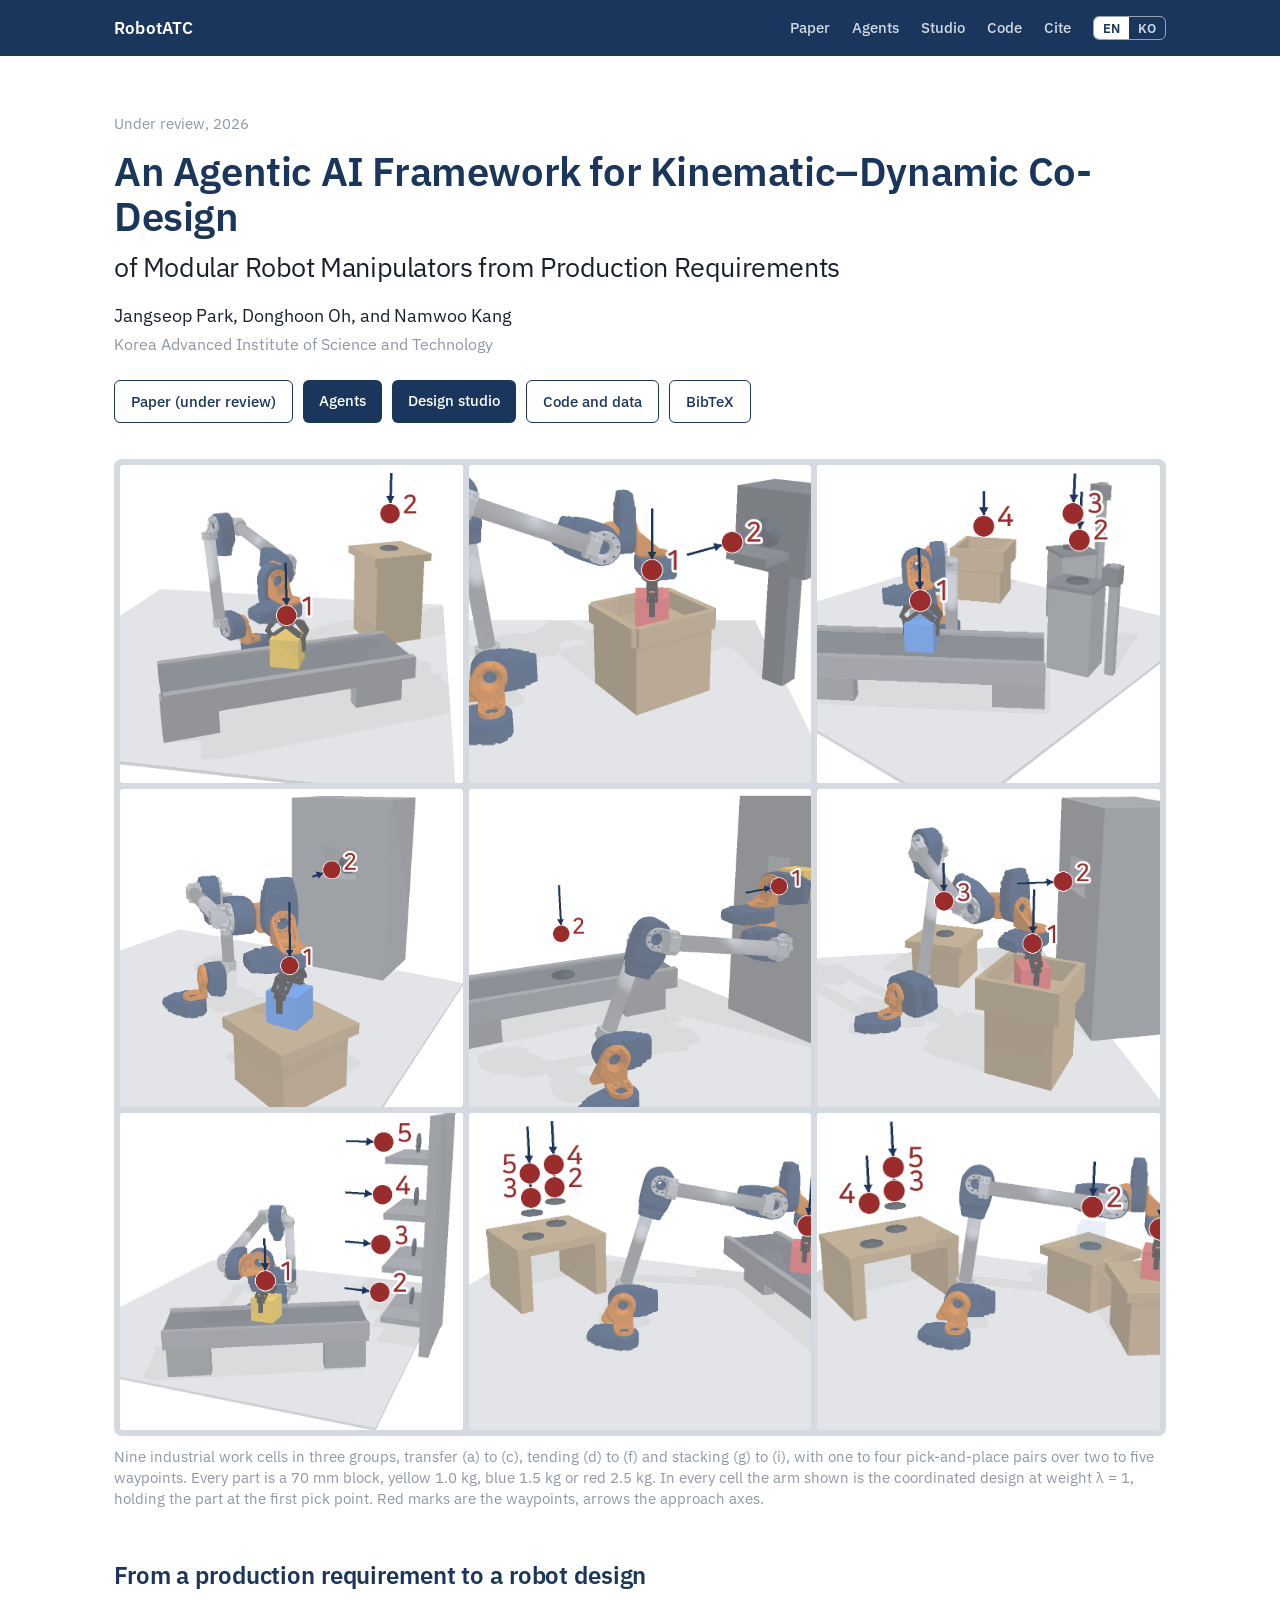
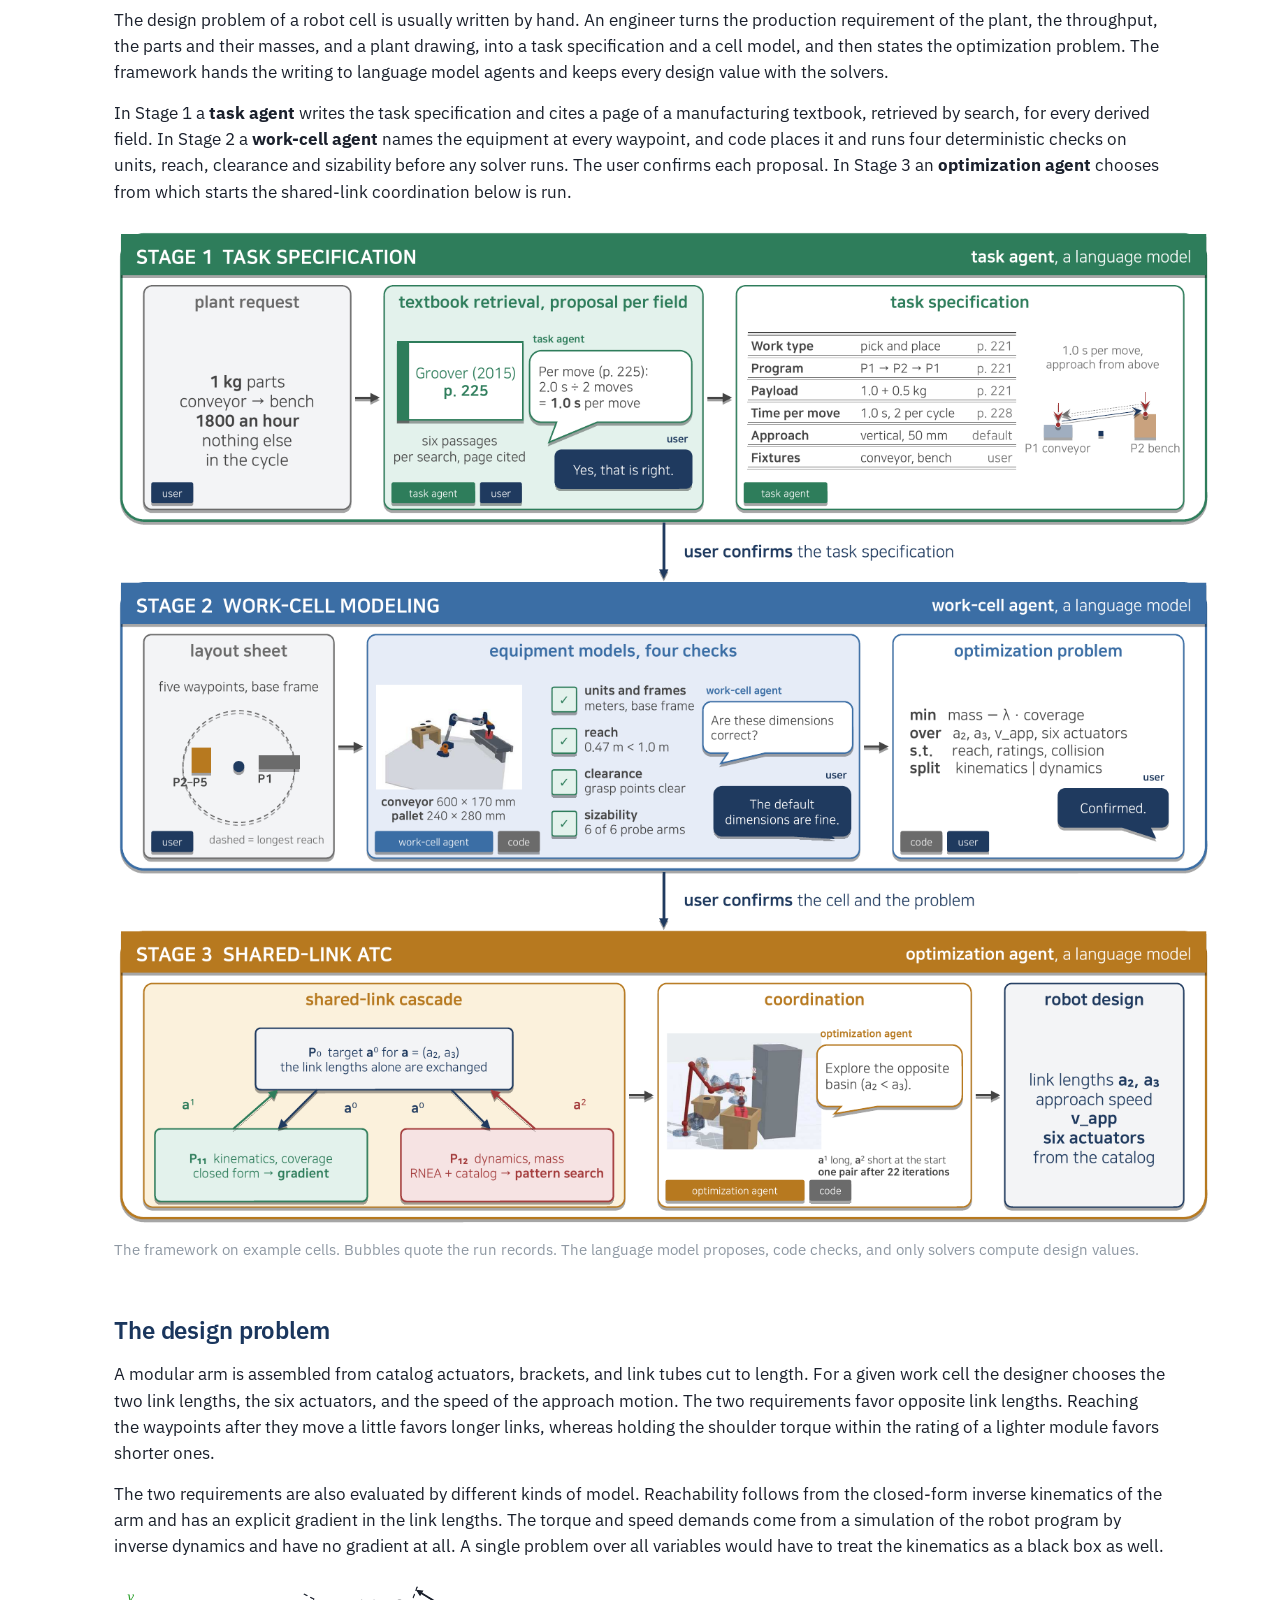
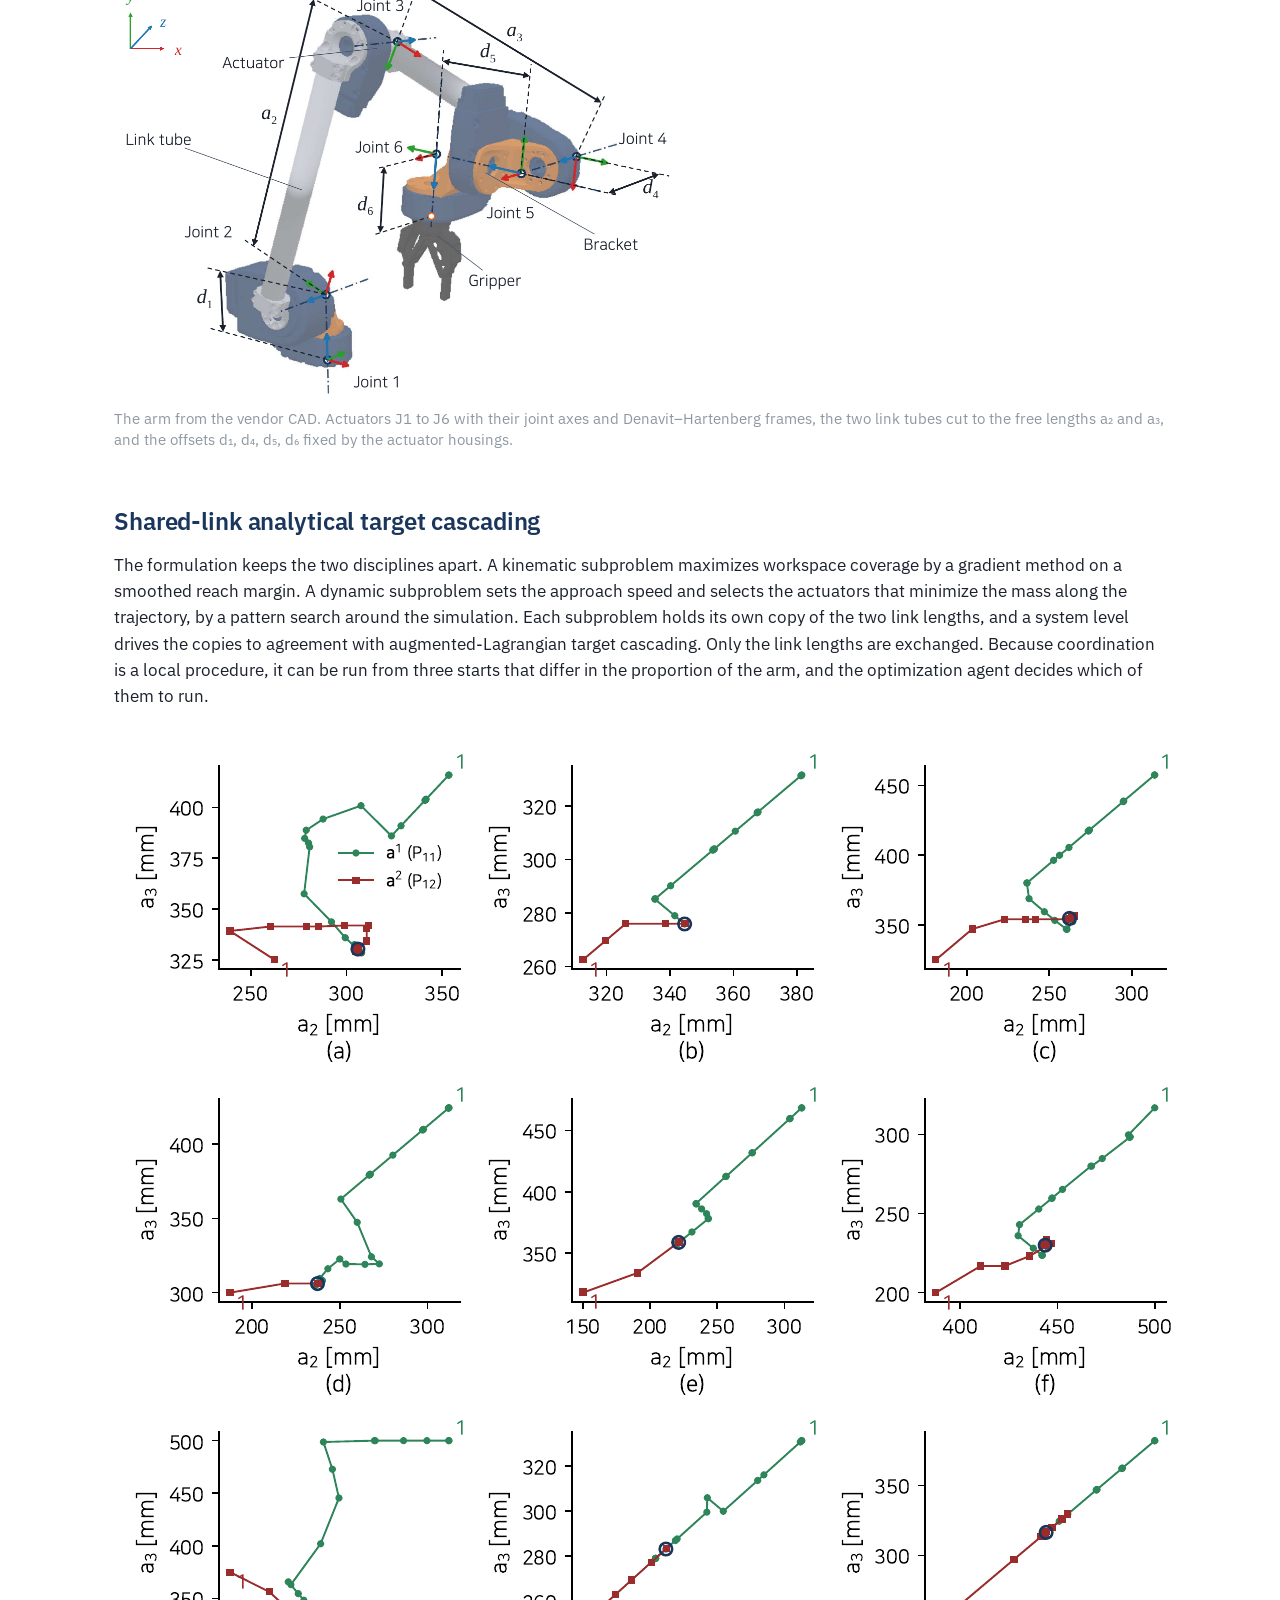
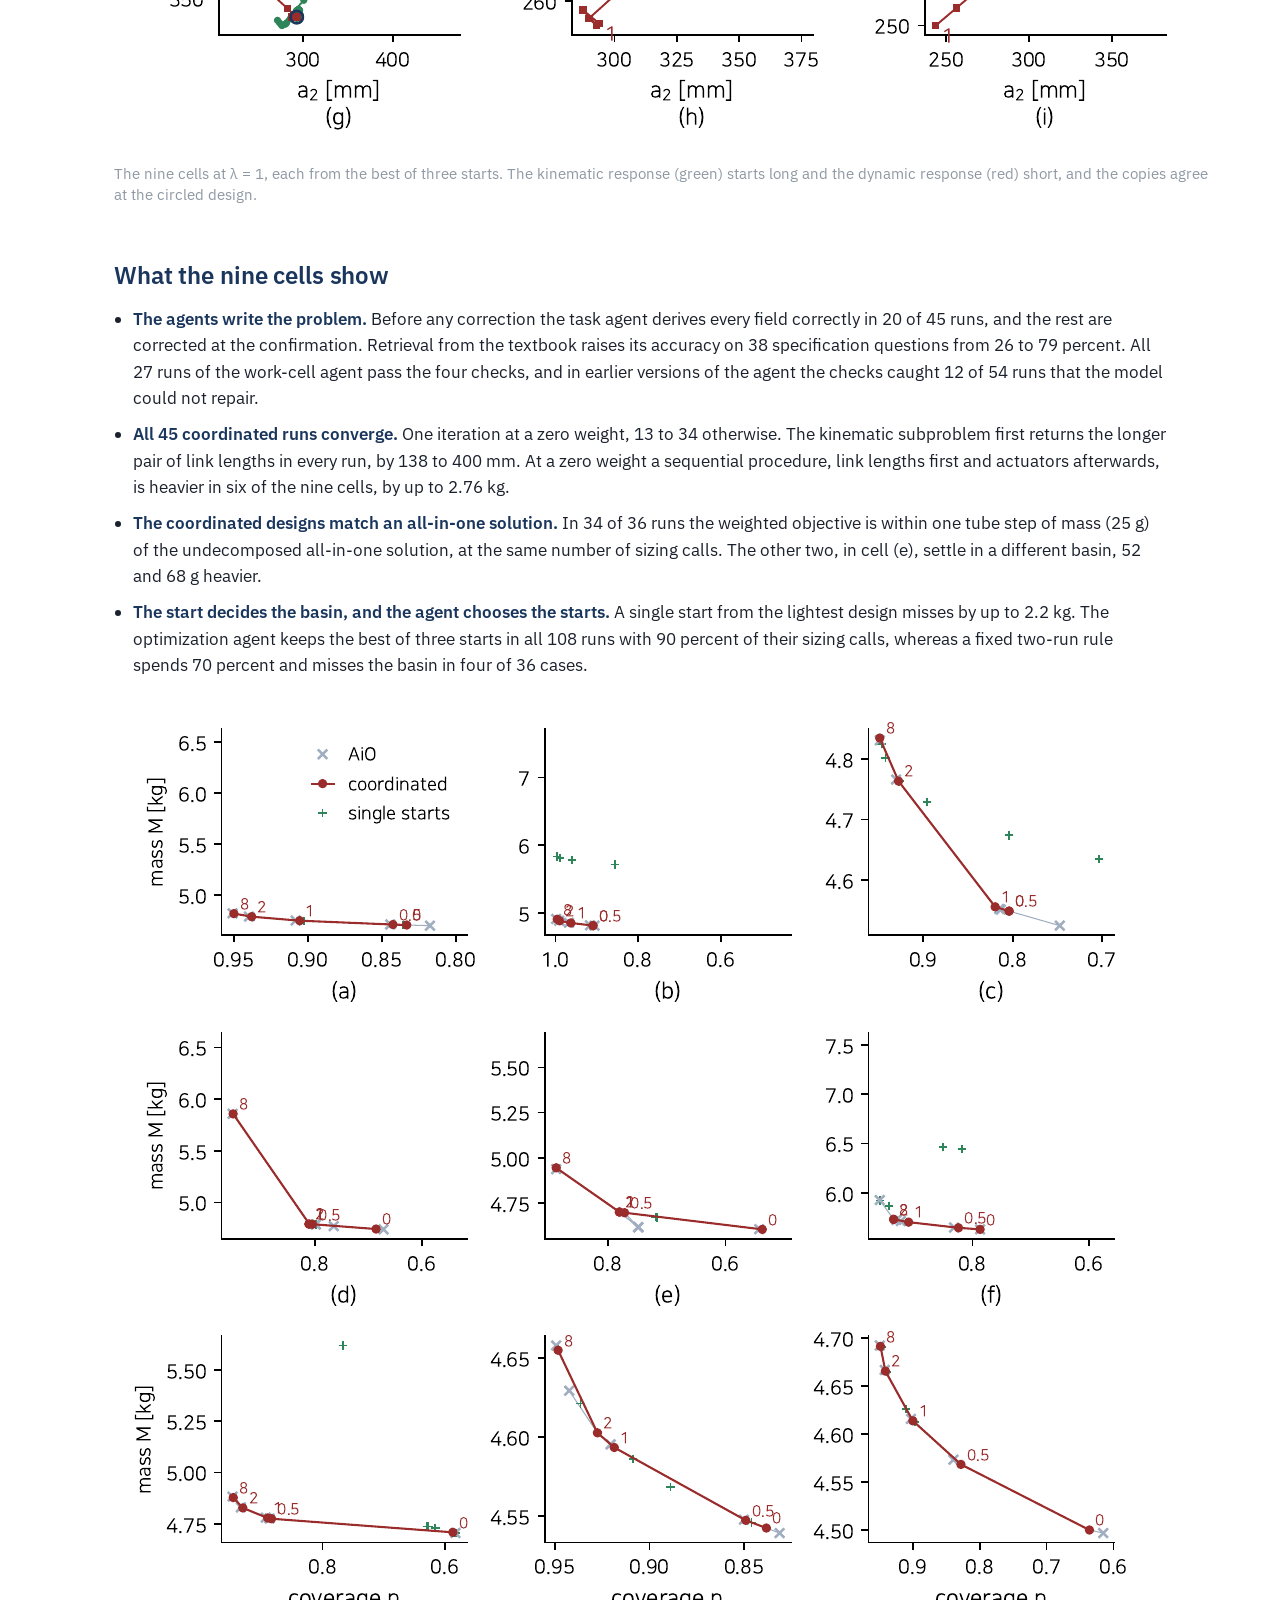
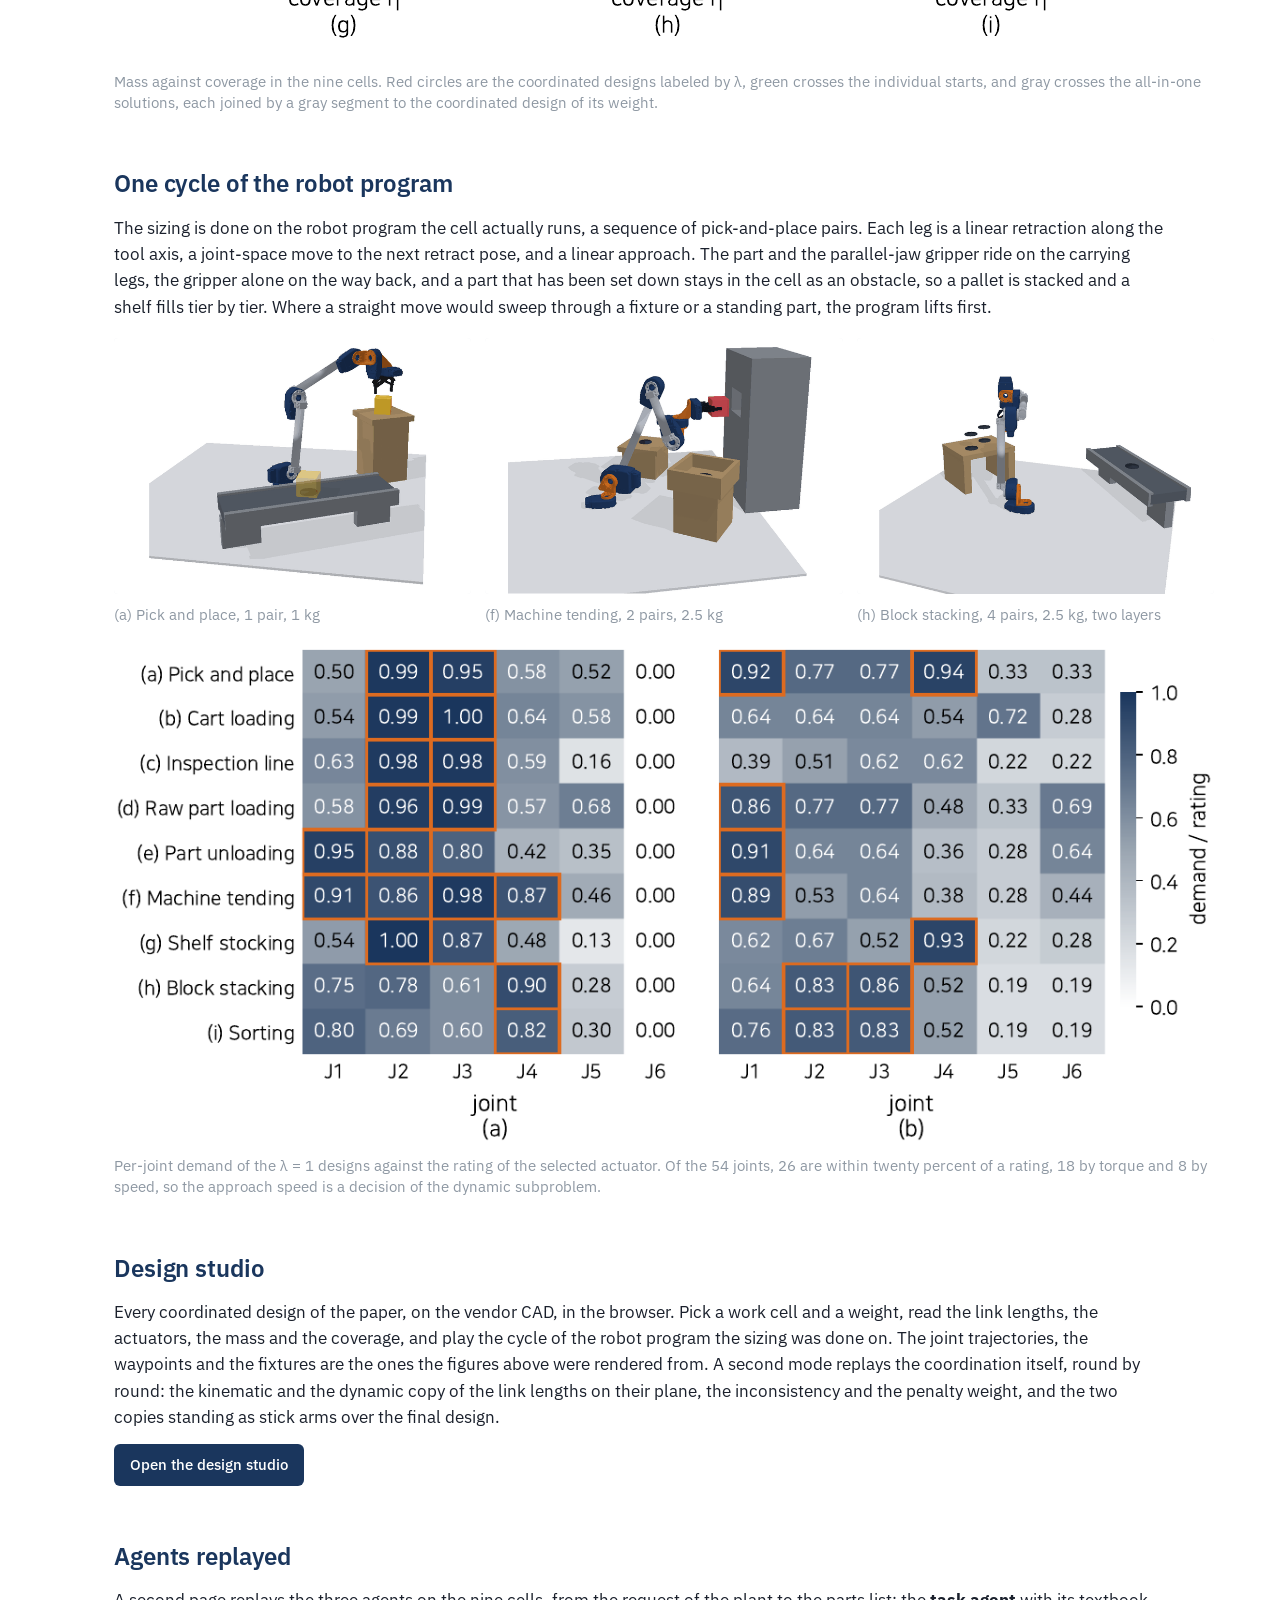
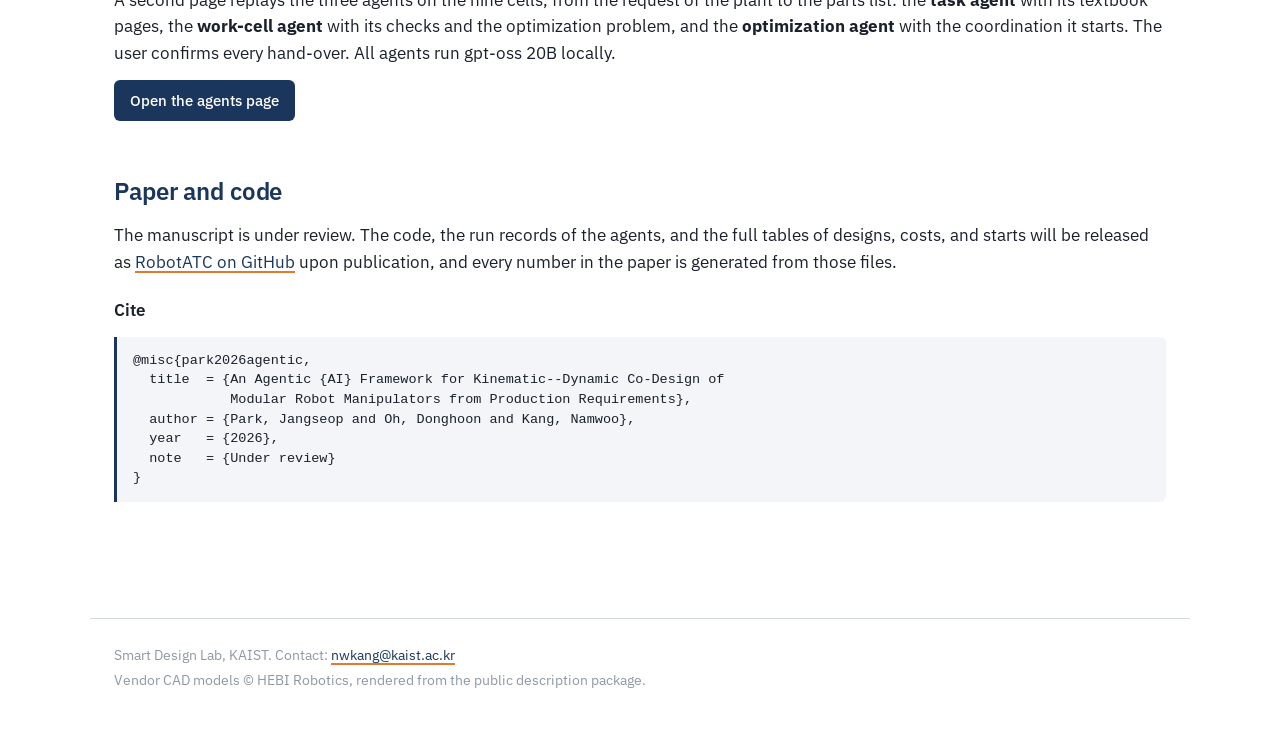
==== index.html @ d913f693 "RobotATC project page (AEI manuscript, under review) Co-Authored-By: Claude Opus 5.5 <noreply@anthro" ====
<!doctype html>
<html lang="en">
<head>
<meta charset="utf-8">
<meta name="viewport" content="width=device-width, initial-scale=1">
<title>RobotATC — An Agentic AI Framework for Kinematic–Dynamic Co-Design</title>
<meta name="description" content="Language model agents write the co-design problem of a modular 6-DOF arm from a production requirement, and shared-link analytical target cascading solves it. Nine industrial work cells, code and data.">
<meta property="og:title" content="RobotATC — An Agentic AI Framework for Kinematic–Dynamic Co-Design of Modular Robot Manipulators">
<meta property="og:description" content="From a production requirement to a modular arm: three language model agents, deterministic checks, and shared-link analytical target cascading on nine industrial work cells.">
<meta property="og:image" content="https://robotatc.github.io/assets/framework_staged.png">
<link rel="preconnect" href="https://fonts.googleapis.com">
<link rel="preconnect" href="https://fonts.gstatic.com" crossorigin>
<link href="https://fonts.googleapis.com/css2?family=IBM+Plex+Sans:ital,wght@0,400;0,500;0,600;1,400&family=Noto+Sans+KR:wght@400;500;700&display=swap" rel="stylesheet">
<link rel="stylesheet" href="style.css">
<link rel="icon" href="data:image/svg+xml,%3Csvg xmlns='http://www.w3.org/2000/svg' viewBox='0 0 32 32'%3E%3Ccircle cx='16' cy='16' r='14' fill='%231A365D'/%3E%3Ccircle cx='16' cy='16' r='5' fill='%23E07A2E'/%3E%3C/svg%3E">
</head>
<body>

<div class="top-wrap">
<header class="top">
  <a class="mark" href="/">RobotATC</a>
  <nav>
    <a href="#paper" data-i18n="nav.paper">Paper</a>
    <a href="agents/">Agents</a>
    <a href="studio/" data-i18n="nav.studio">Studio</a>
    <a href="https://github.com/jangseop-park/robot-atc" data-i18n="nav.code">Code</a>
    <a href="#cite" data-i18n="nav.cite">Cite</a>
    <span class="lang" role="group" aria-label="Language"><button data-lang="en" class="on">EN</button><span>/</span><button data-lang="ko">KO</button></span>
  </nav>
</header>
</div>

<main>

<section class="title">
  <p class="venue" data-i18n="venue">Under review, 2026</p>
  <h1><b data-i18n="h1">An Agentic AI Framework for Kinematic–Dynamic Co-Design</b><br><span data-i18n="h1sub">of Modular Robot Manipulators from Production Requirements</span></h1>
  <p class="authors" data-i18n-html="authors">Jangseop Park, Donghoon Oh, and Namwoo Kang<br><em>Korea Advanced Institute of Science and Technology</em></p>
  <p class="links">
    <span class="btn quiet" data-i18n="btn.paper">Paper (under review)</span>
    <a class="btn" href="agents/">Agents</a>
    <a class="btn" href="studio/" data-i18n="btn.studio">Design studio</a>
    <a class="btn quiet" href="https://github.com/jangseop-park/robot-atc" data-i18n="btn.code">Code and data</a>
    <a class="btn quiet" href="#cite">BibTeX</a>
  </p>
</section>

<section class="cells" aria-label="The nine work cells">
  <figure>
    <div class="grid9">
      <img src="assets/cell_a_wp.png?v=20261107" alt="(a) Pick and place, two waypoints">
      <img src="assets/cell_b_wp.png?v=20261107" alt="(b) Cart loading, two waypoints">
      <img src="assets/cell_c_wp.png?v=20261107" alt="(c) Inspection line, four waypoints">
      <img src="assets/cell_d_wp.png?v=20261107" alt="(d) Raw part loading, two waypoints">
      <img src="assets/cell_e_wp.png?v=20261107" alt="(e) Part unloading, two waypoints">
      <img src="assets/cell_f_wp.png?v=20261107" alt="(f) Machine tending, three waypoints">
      <img src="assets/cell_g_wp.png?v=20261107" alt="(g) Shelf stocking, five waypoints">
      <img src="assets/cell_h_wp.png?v=20261107" alt="(h) Block stacking, five waypoints">
      <img src="assets/cell_i_wp.png?v=20261107" alt="(i) Sorting, five waypoints">
    </div>
    <figcaption data-i18n="cells.cap">Nine industrial work cells in three groups, transfer (a) to (c), tending (d) to (f) and stacking (g) to (i), with one to four pick-and-place pairs over two to five waypoints. Every part is a 70 mm block, yellow 1.0 kg, blue 1.5 kg or red 2.5 kg. In every cell the arm shown is the coordinated design at weight λ = 1, holding the part at the first pick point. Red marks are the waypoints, arrows the approach axes.</figcaption>
  </figure>
</section>

<section class="prose" id="framework">
  <h2 data-i18n="fw.h">From a production requirement to a robot design</h2>
  <p data-i18n="fw.p1">The design problem of a robot cell is usually written by hand. An engineer turns the production requirement of the plant, the throughput, the parts and their masses, and a plant drawing, into a task specification and a cell model, and then states the optimization problem. The framework hands the writing to language model agents and keeps every design value with the solvers.</p>
  <p data-i18n-html="fw.p2">In Stage 1 a <b>task agent</b> writes the task specification and cites a page of a manufacturing textbook, retrieved by search, for every derived field. In Stage 2 a <b>work-cell agent</b> names the equipment at every waypoint, and code places it and runs four deterministic checks on units, reach, clearance and sizability before any solver runs. The user confirms each proposal. In Stage 3 an <b>optimization agent</b> chooses from which starts the shared-link coordination below is run.</p>
  <figure class="wide">
    <img src="assets/framework_staged.png?v=20261107" alt="The three stages of the framework on example cells, with the dialog of each agent and the confirmation of the user">
    <figcaption data-i18n="fw.cap">The framework on example cells. Bubbles quote the run records. The language model proposes, code checks, and only solvers compute design values.</figcaption>
  </figure>
</section>

<section class="prose">
  <h2 data-i18n="prob.h">The design problem</h2>
  <p data-i18n="prob.p1">A modular arm is assembled from catalog actuators, brackets, and link tubes cut to length. For a given work cell the designer chooses the two link lengths, the six actuators, and the speed of the approach motion. The two requirements favor opposite link lengths. Reaching the waypoints after they move a little favors longer links, whereas holding the shoulder torque within the rating of a lighter module favors shorter ones.</p>
  <p data-i18n="prob.p2">The two requirements are also evaluated by different kinds of model. Reachability follows from the closed-form inverse kinematics of the arm and has an explicit gradient in the link lengths. The torque and speed demands come from a simulation of the robot program by inverse dynamics and have no gradient at all. A single problem over all variables would have to treat the kinematics as a black box as well.</p>
  <figure class="arm">
    <img src="assets/arm_cad.png?v=20261107" alt="The modular arm from the vendor CAD with joint frames and the dimensions d1, a2, a3, d4, d5, d6">
    <figcaption data-i18n="arm.cap">The arm from the vendor CAD. Actuators J1 to J6 with their joint axes and Denavit–Hartenberg frames, the two link tubes cut to the free lengths a₂ and a₃, and the offsets d₁, d₄, d₅, d₆ fixed by the actuator housings.</figcaption>
  </figure>
</section>

<section class="prose">
  <h2 data-i18n="atc.h">Shared-link analytical target cascading</h2>
  <p data-i18n="atc.p">The formulation keeps the two disciplines apart. A kinematic subproblem maximizes workspace coverage by a gradient method on a smoothed reach margin. A dynamic subproblem sets the approach speed and selects the actuators that minimize the mass along the trajectory, by a pattern search around the simulation. Each subproblem holds its own copy of the two link lengths, and a system level drives the copies to agreement with augmented-Lagrangian target cascading. Only the link lengths are exchanged. Because coordination is a local procedure, it can be run from three starts that differ in the proportion of the arm, and the optimization agent decides which of them to run.</p>
  <figure class="wide">
    <img src="assets/c_trace9.png?v=20261107" alt="Coordination of the nine cells at λ = 1 on the plane of the link lengths: kinematic response, dynamic response and system target, by iteration">
    <figcaption data-i18n="trace.cap">The nine cells at λ = 1, each from the best of three starts. The kinematic response (green) starts long and the dynamic response (red) short, and the copies agree at the circled design.</figcaption>
  </figure>
</section>

<section class="prose">
  <h2 data-i18n="find.h">What the nine cells show</h2>
  <ul class="findings">
    <li data-i18n-html="find.0"><b>The agents write the problem.</b> Before any correction the task agent derives every field correctly in 20 of 45 runs, and the rest are corrected at the confirmation. Retrieval from the textbook raises its accuracy on 38 specification questions from 26 to 79 percent. All 27 runs of the work-cell agent pass the four checks, and in earlier versions of the agent the checks caught 12 of 54 runs that the model could not repair.</li>
    <li data-i18n-html="find.1"><b>All 45 coordinated runs converge.</b> One iteration at a zero weight, 13 to 34 otherwise. The kinematic subproblem first returns the longer pair of link lengths in every run, by 138 to 400 mm. At a zero weight a sequential procedure, link lengths first and actuators afterwards, is heavier in six of the nine cells, by up to 2.76 kg.</li>
    <li data-i18n-html="find.2"><b>The coordinated designs match an all-in-one solution.</b> In 34 of 36 runs the weighted objective is within one tube step of mass (25 g) of the undecomposed all-in-one solution, at the same number of sizing calls. The other two, in cell (e), settle in a different basin, 52 and 68 g heavier.</li>
    <li data-i18n-html="find.3"><b>The start decides the basin, and the agent chooses the starts.</b> A single start from the lightest design misses by up to 2.2 kg. The optimization agent keeps the best of three starts in all 108 runs with 90 percent of their sizing calls, whereas a fixed two-run rule spends 70 percent and misses the basin in four of 36 cases.</li>
  </ul>
  <figure class="wide">
    <img src="assets/c_fronts9.png?v=20261107" alt="Mass against coverage in the nine cells: the five coordinated designs by weight, and the all-in-one solutions">
    <figcaption data-i18n="fronts.cap">Mass against coverage in the nine cells. Red circles are the coordinated designs labeled by λ, green crosses the individual starts, and gray crosses the all-in-one solutions, each joined by a gray segment to the coordinated design of its weight.</figcaption>
  </figure>
</section>

<section class="prose">
  <h2 data-i18n="cycle.h">One cycle of the robot program</h2>
  <p data-i18n="cycle.p">The sizing is done on the robot program the cell actually runs, a sequence of pick-and-place pairs. Each leg is a linear retraction along the tool axis, a joint-space move to the next retract pose, and a linear approach. The part and the parallel-jaw gripper ride on the carrying legs, the gripper alone on the way back, and a part that has been set down stays in the cell as an obstacle, so a pallet is stacked and a shelf fills tier by tier. Where a straight move would sweep through a fixture or a standing part, the program lifts first.</p>
  <div class="gifs">
    <figure><img src="assets/cell_a_c.gif?v=20261005" loading="lazy" alt="Pick and place cycle"><figcaption data-i18n="gif.a">(a) Pick and place, 1 pair, 1 kg</figcaption></figure>
    <figure><img src="assets/cell_f_c.gif?v=20261005" loading="lazy" alt="Machine tending cycle"><figcaption data-i18n="gif.f">(f) Machine tending, 2 pairs, 2.5 kg</figcaption></figure>
    <figure><img src="assets/cell_h_c.gif?v=20261005" loading="lazy" alt="Palletizing cycle"><figcaption data-i18n="gif.h">(h) Block stacking, 4 pairs, 2.5 kg, two layers</figcaption></figure>
  </div>
  <figure class="wide">
    <img src="assets/c_demand_heat.png?v=20261107" alt="Per-joint torque and speed demand of the coordinated designs against the ratings of the selected actuators">
    <figcaption data-i18n="demand.cap">Per-joint demand of the λ = 1 designs against the rating of the selected actuator. Of the 54 joints, 26 are within twenty percent of a rating, 18 by torque and 8 by speed, so the approach speed is a decision of the dynamic subproblem.</figcaption>
  </figure>
</section>

<section class="prose" id="studio">
  <h2 data-i18n="studio.h">Design studio</h2>
  <p data-i18n="studio.p">Every coordinated design of the paper, on the vendor CAD, in the browser. Pick a work cell and a weight, read the link lengths, the actuators, the mass and the coverage, and play the cycle of the robot program the sizing was done on. The joint trajectories, the waypoints and the fixtures are the ones the figures above were rendered from. A second mode replays the coordination itself, round by round: the kinematic and the dynamic copy of the link lengths on their plane, the inconsistency and the penalty weight, and the two copies standing as stick arms over the final design.</p>
  <p><a class="btn" href="studio/" data-i18n="studio.btn">Open the design studio</a></p>
</section>

<section class="prose" id="agents">
  <h2 data-i18n="agents.h">Agents replayed</h2>
  <p data-i18n-html="agents.p">A second page replays the three agents on the nine cells, from the request of the plant to the parts list: the <b>task agent</b> with its textbook pages, the <b>work-cell agent</b> with its checks and the optimization problem, and the <b>optimization agent</b> with the coordination it starts. The user confirms every hand-over. All agents run gpt-oss 20B locally.</p>
  <p><a class="btn" href="agents/" data-i18n="agents.btn">Open the agents page</a></p>
</section>

<section class="prose" id="paper">
  <h2 data-i18n="paper.h">Paper and code</h2>
  <p data-i18n-html="paper.p">The manuscript is under review. The code, the run records of the agents, and the full tables of designs, costs, and starts will be released as <a href="https://github.com/jangseop-park/robot-atc">RobotATC on GitHub</a> upon publication, and every number in the paper is generated from those files.</p>
  <div id="cite">
    <h3 data-i18n="cite.h">Cite</h3>
<pre>@misc{park2026agentic,
  title  = {An Agentic {AI} Framework for Kinematic--Dynamic Co-Design of
            Modular Robot Manipulators from Production Requirements},
  author = {Park, Jangseop and Oh, Donghoon and Kang, Namwoo},
  year   = {2026},
  note   = {Under review}
}</pre>
  </div>
</section>

</main>

<footer>
  <p data-i18n-html="ft.1">Smart Design Lab, KAIST. Contact: <a href="mailto:nwkang@kaist.ac.kr">nwkang@kaist.ac.kr</a></p>
  <p data-i18n="ft.2">Vendor CAD models © HEBI Robotics, rendered from the public description package.</p>
</footer>

<script src="i18n.js?v=11"></script>
<script src="lang.js"></script>
</body>
</html>
---- style.css ----
/* RobotATC project page.  Palette from the arm itself: actuator navy, bracket orange, tube steel. */
:root {
  --navy: #1A365D;
  --orange: #E07A2E;
  --steel: #8E98A3;
  --ink: #1A202C;
  --rule: #D5DAE1;
  --paper: #FFFFFF;
  --muted: #5F6B7A;      /* secondary text in the app pages; darker than steel so it does not look washed out */
  --bg: #F3F5F8;         /* app page background; panels sit white on it */
  --shadow: 0 1px 2px rgba(26,54,93,.06), 0 8px 24px rgba(26,54,93,.08);
  --measure: 1100px;     /* text runs the full content width, the same as the nav bar and the figures */
}
* { box-sizing: border-box; }
html { color-scheme: light; }
body {
  margin: 0;
  background: var(--paper);
  color: var(--ink);
  font-family: "IBM Plex Sans", "Helvetica Neue", Arial, sans-serif;
  font-size: 17px;
  line-height: 1.55;
  -webkit-font-smoothing: antialiased;
}
a { color: var(--navy); text-decoration-color: var(--orange); text-decoration-thickness: 2px; text-underline-offset: 3px; }
a:hover { color: var(--orange); }
a:focus-visible, .btn:focus-visible { outline: 3px solid var(--orange); outline-offset: 3px; }
img { max-width: 100%; height: auto; display: block; }

/* top bar */
.top-wrap { position: sticky; top: 0; z-index: 20; background: var(--navy); color: #fff; }
.top {
  display: flex; align-items: center; justify-content: space-between;
  max-width: 1100px; margin: 0 auto; padding: 0 24px; height: 56px;
}
.mark { display: inline-flex; align-items: center; gap: 10px; font-weight: 600; font-size: 17px; letter-spacing: 0.01em; text-decoration: none; color: #fff; }
.top nav { display: flex; align-items: center; }
.top nav a { margin-left: 22px; text-decoration: none; font-weight: 500; font-size: 14.5px; color: #CFD8E3; }
.top nav a:hover { color: #fff; }
.top nav a[aria-current] { color: #fff; }
.top .lang { border-color: rgba(255,255,255,.55); }
.top .lang button { background: transparent; color: #CFD8E3; }
.top .lang button + button { border-left-color: rgba(255,255,255,.55); }
.top .lang button.on { background: #fff; color: var(--navy); }

main { max-width: 1100px; margin: 0 auto; padding: 0 24px 64px; }

/* title block */
.title { padding: 56px 0 28px; max-width: var(--measure); }
.venue { margin: 0 0 14px; color: var(--steel); font-size: 15px; }
h1 { font-size: clamp(30px, 4vw, 40px); line-height: 1.12; font-weight: 600; margin: 0 0 18px; color: var(--navy); letter-spacing: -0.01em; }
h1 span { display: block; font-weight: 400; font-size: 0.68em; color: var(--ink); margin-top: 10px; line-height: 1.3; }
.authors { margin: 0 0 22px; font-size: 18px; }
.authors em { font-style: normal; color: var(--steel); font-size: 16px; }
.links { display: flex; flex-wrap: wrap; gap: 10px; margin: 0; }
.btn {
  display: inline-block; padding: 9px 16px; border-radius: 6px;
  background: var(--navy); color: #fff; text-decoration: none; font-weight: 500; font-size: 15px;
}
.btn:hover { background: var(--orange); color: #fff; }
.btn.quiet { background: transparent; color: var(--navy); border: 1.5px solid var(--navy); }
.btn.quiet:hover { border-color: var(--orange); color: var(--orange); }

/* nine cells */
.cells { margin: 8px 0 48px; }
.cells figure { margin: 0; }
.grid9 { display: grid; grid-template-columns: repeat(3, 1fr); gap: 6px; background: var(--rule); padding: 6px; border-radius: 8px; }
.grid9 img { width: 100%; aspect-ratio: 865 / 802; object-fit: cover; background: #fff; border-radius: 3px; }
figcaption { color: var(--steel); font-size: 14.5px; line-height: 1.45; margin-top: 10px; max-width: var(--measure); }

/* prose sections */
.prose { max-width: var(--measure); margin: 0 0 52px; }
.prose h2 { font-size: 24px; font-weight: 600; color: var(--navy); margin: 0 0 12px; letter-spacing: -0.005em; }
.prose h3 { font-size: 17px; font-weight: 600; margin: 22px 0 6px; }
.prose p { margin: 0 0 14px; }
.prose figure { margin: 22px 0 6px; }
.prose figure.wide { max-width: 1100px; width: min(1100px, calc(100vw - 48px)); }
.prose figure.arm img { max-width: 560px; }
.findings { padding-left: 1.1em; margin: 0 0 8px; }
.findings li { margin-bottom: 10px; }
.findings b { font-weight: 600; color: var(--navy); }
.gifs { display: grid; grid-template-columns: repeat(3, 1fr); gap: 14px; width: min(1100px, calc(100vw - 48px)); margin: 18px 0 6px; }
.gifs figure { margin: 0; }
.gifs img { border-radius: 4px; background: #f3f5f7; }
pre {
  background: #F3F5F8; border-left: 3px solid var(--navy); padding: 14px 16px; overflow-x: auto;
  font-size: 13.5px; line-height: 1.45; border-radius: 0 6px 6px 0;
}

footer { max-width: 1100px; margin: 0 auto; padding: 22px 24px 40px; border-top: 1px solid var(--rule); color: var(--steel); font-size: 14px; }
footer p { margin: 4px 0; }

@media (max-width: 720px) {
  body { font-size: 16px; }
  .grid9 { gap: 4px; padding: 4px; }
  .gifs { grid-template-columns: 1fr; }
  .top nav a { margin-left: 14px; }
}
@media (prefers-reduced-motion: reduce) { * { scroll-behavior: auto !important; } }

/* language switch (every page) and Korean typography */
.lang { display: inline-flex; margin-left: 22px; border: 1px solid var(--navy); border-radius: 6px; overflow: hidden; font-size: 12.5px; vertical-align: middle; white-space: nowrap; }
.lang > span { display: none; }
.lang button { font: inherit; font-weight: 600; background: #fff; border: 0; padding: 3px 9px; color: var(--navy); cursor: pointer; line-height: 1.3; }
.lang button + button { border-left: 1px solid var(--navy); }
.lang button.on { background: var(--navy); color: #fff; }
body.ko { font-family: "IBM Plex Sans", "Noto Sans KR", "Apple SD Gothic Neo", "Malgun Gothic", sans-serif; }
body.ko h1, body.ko h2, body.ko h3 { word-break: keep-all; }
h1 b { font-weight: inherit; }
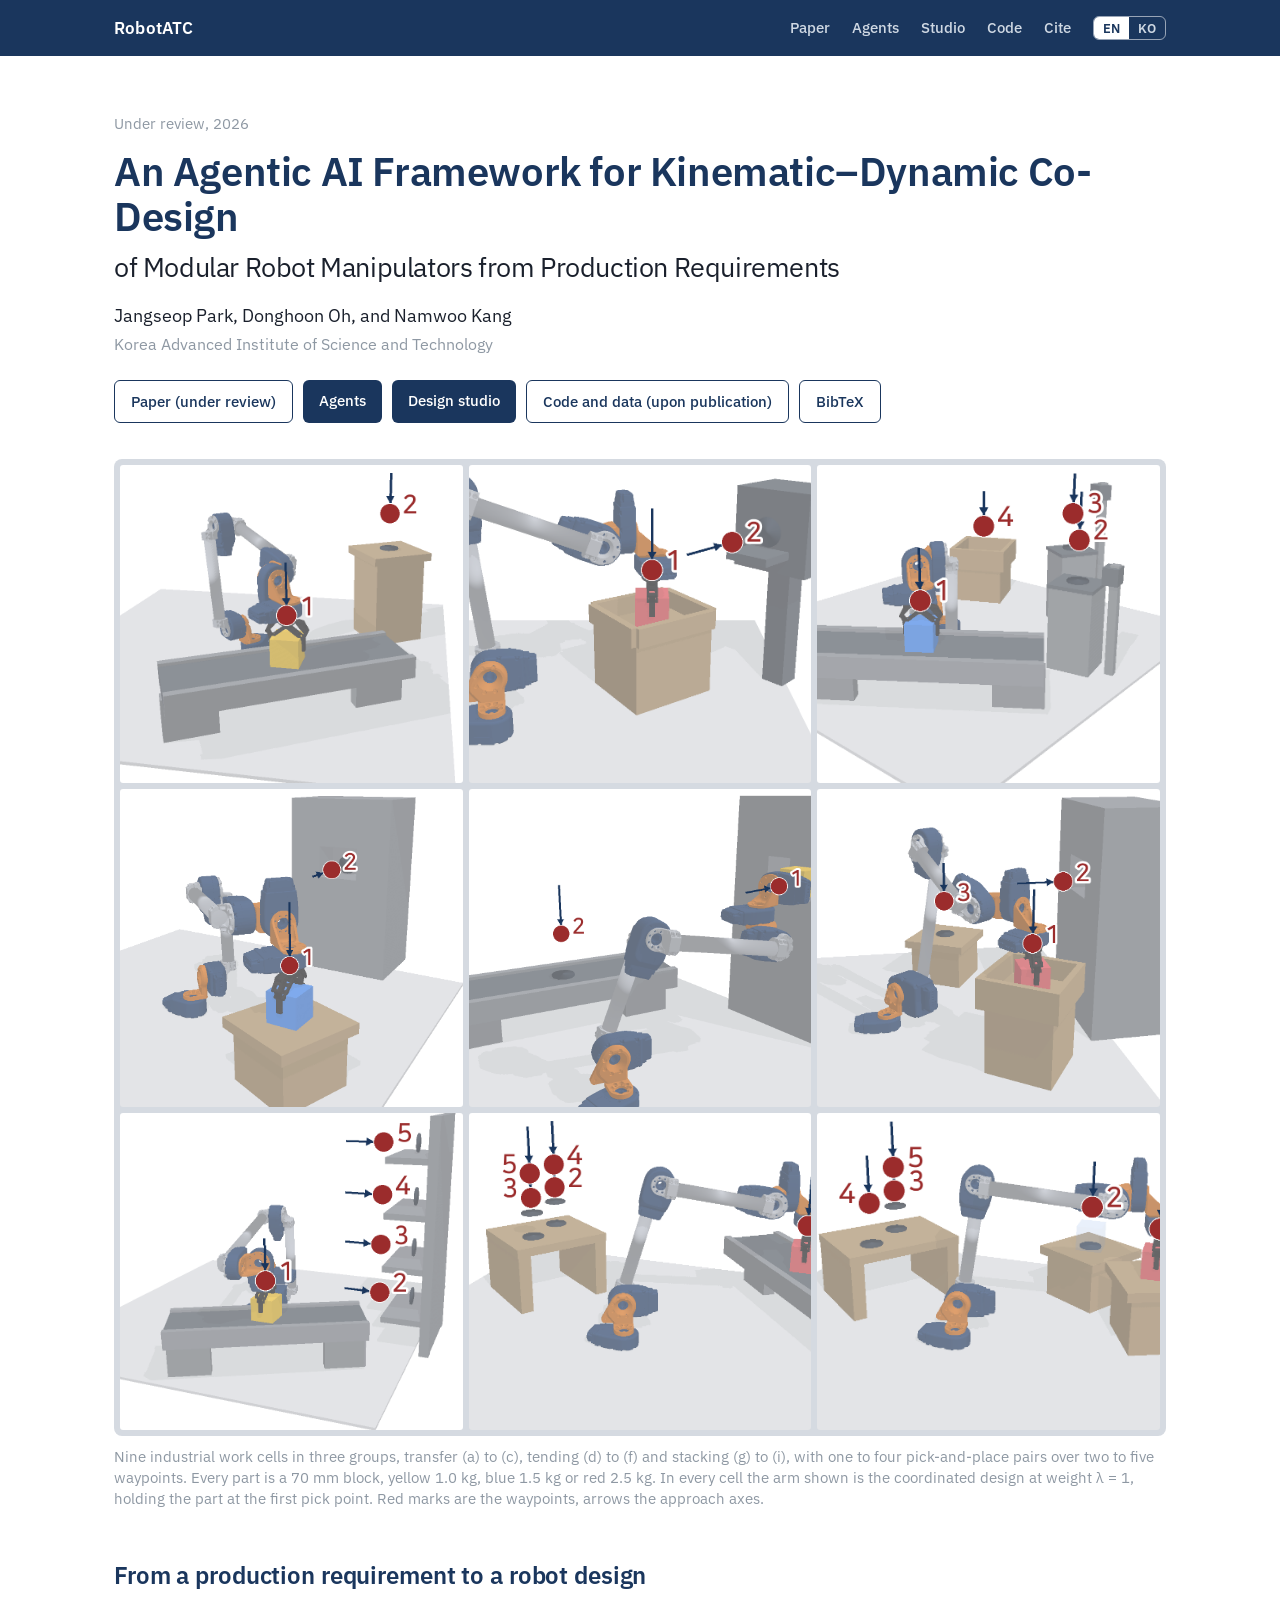
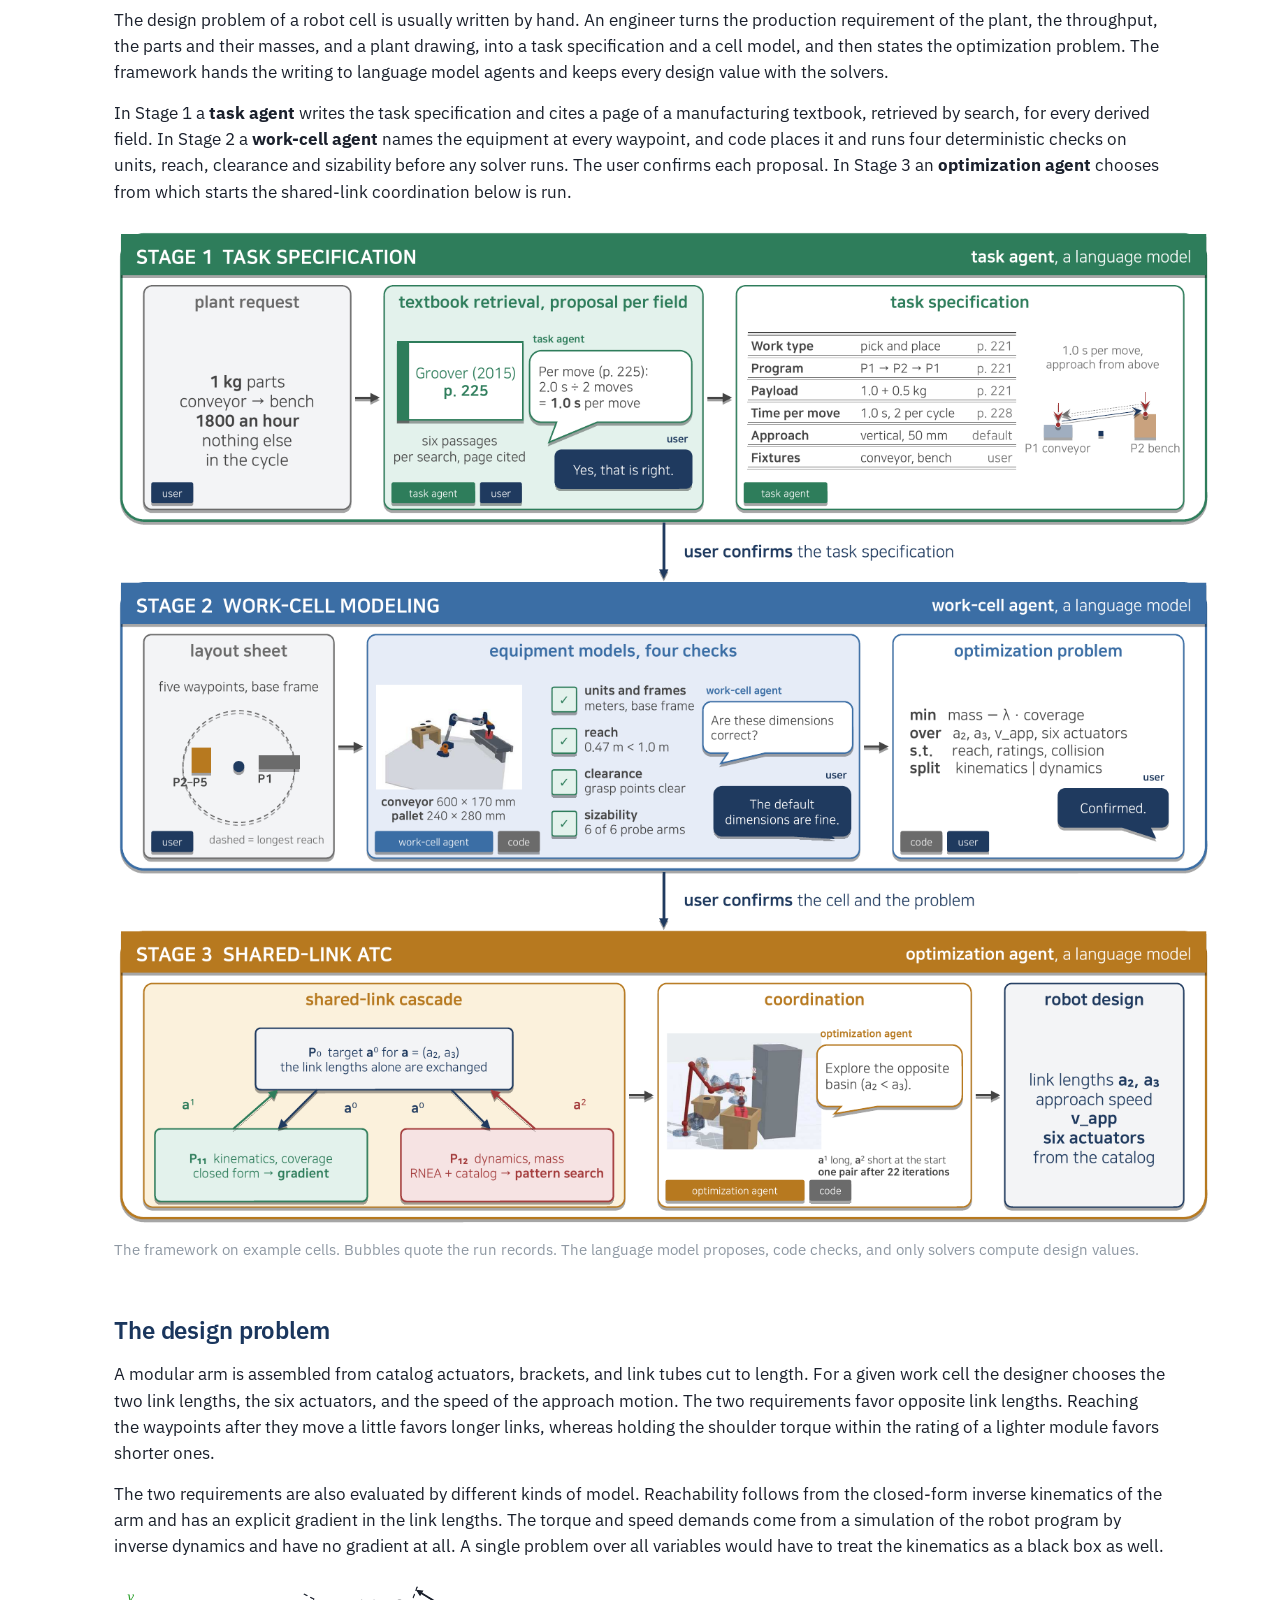
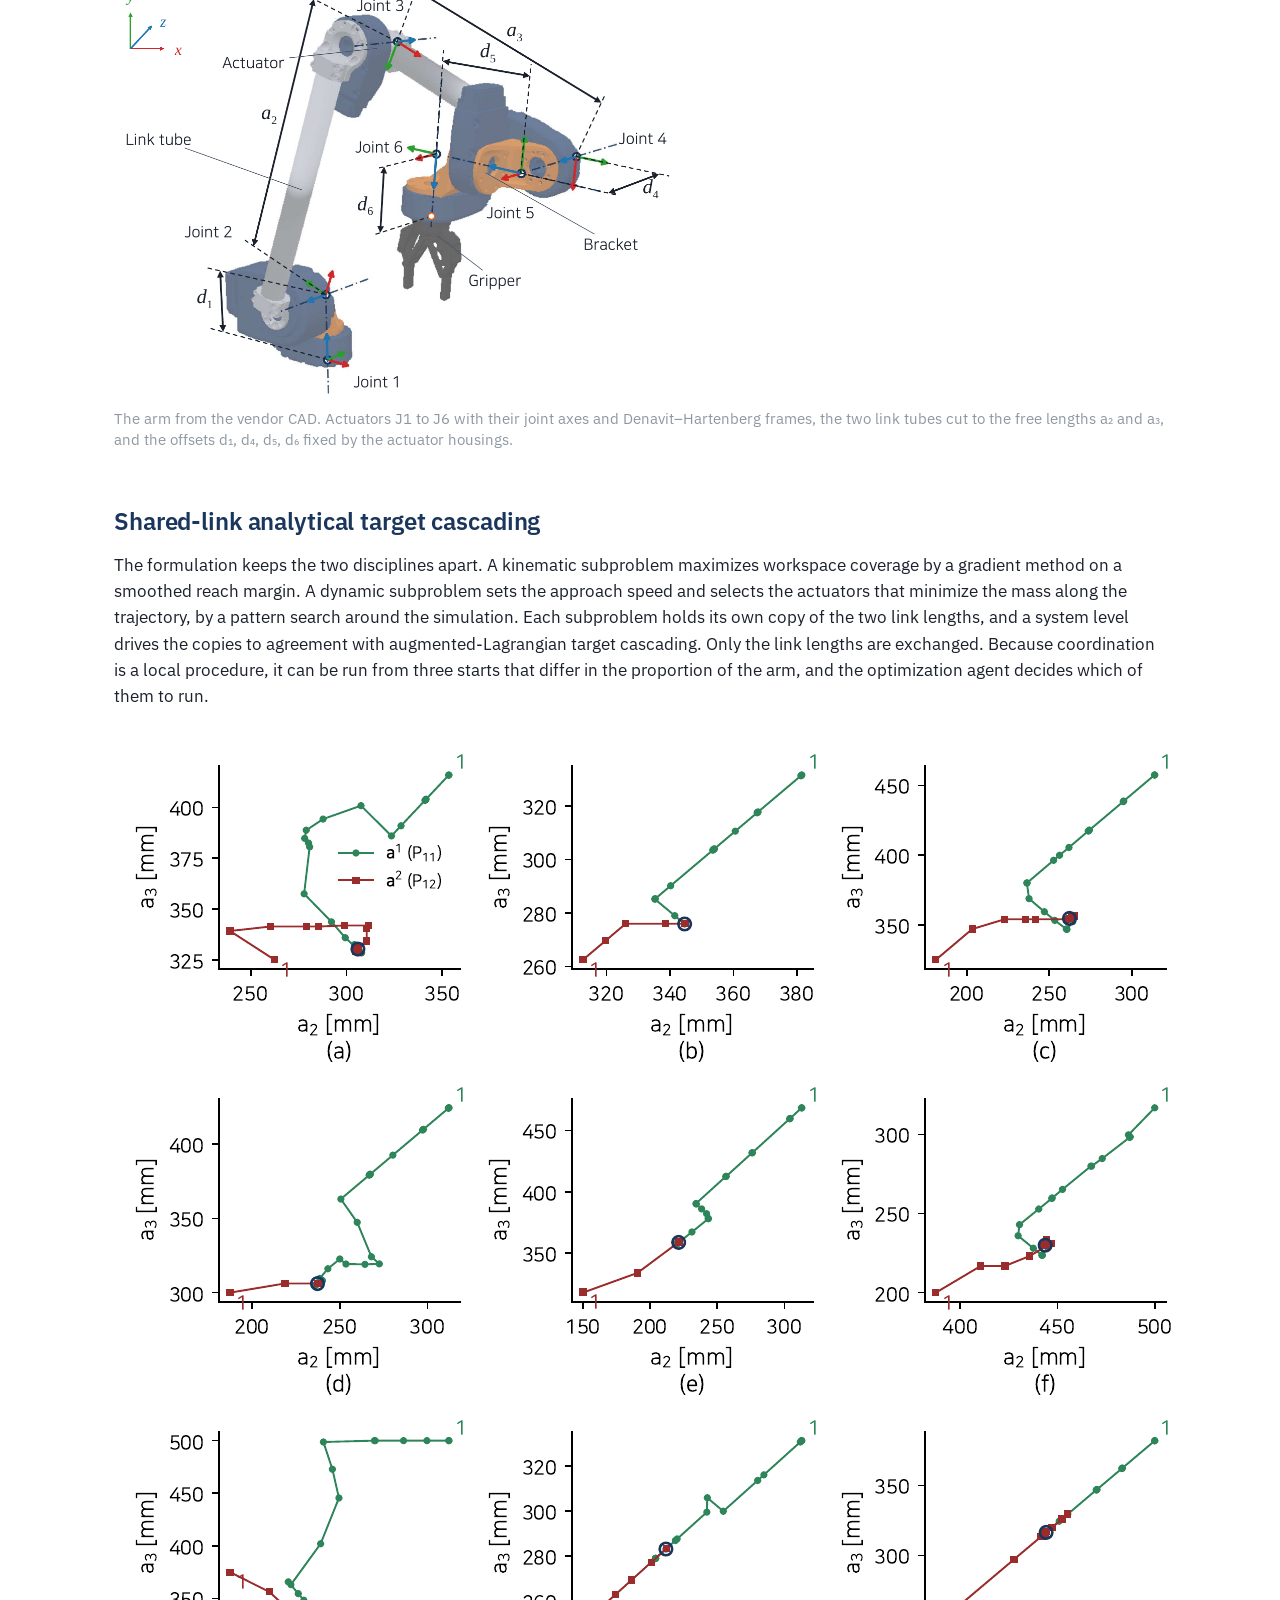
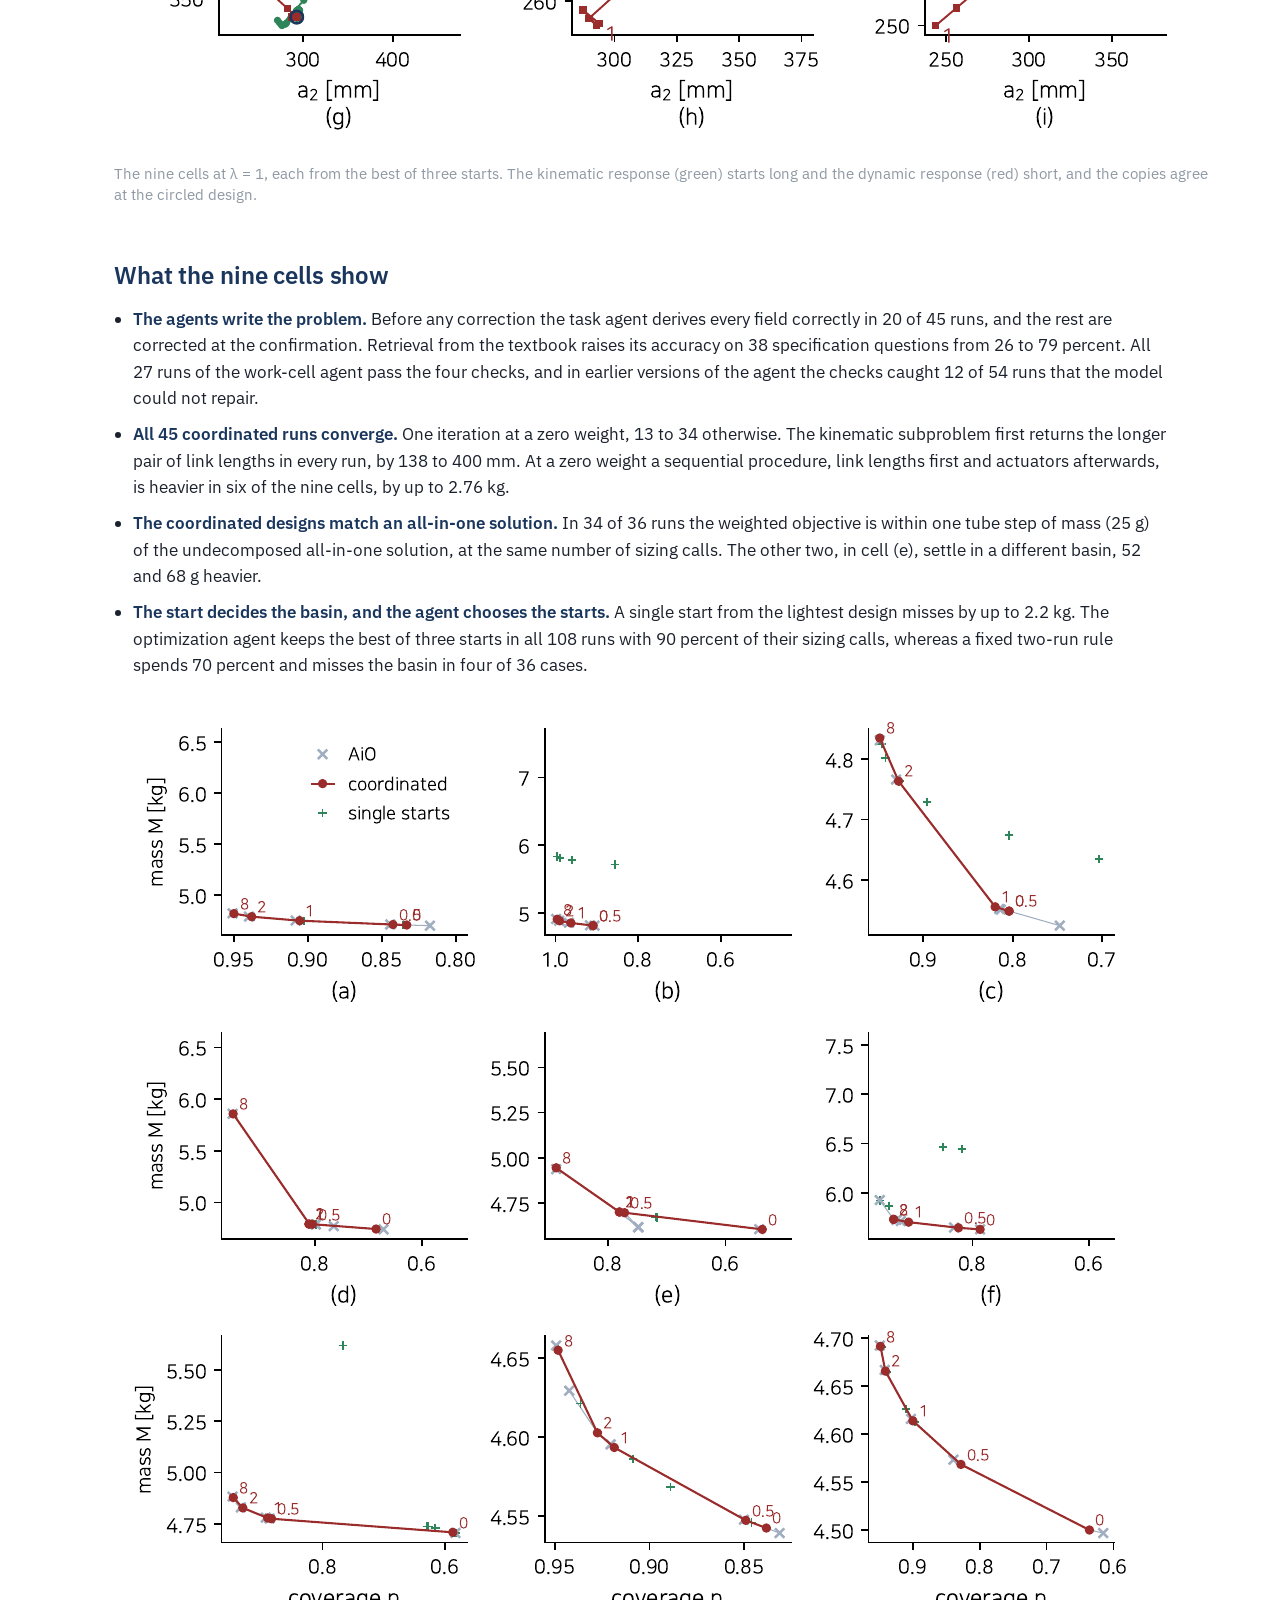
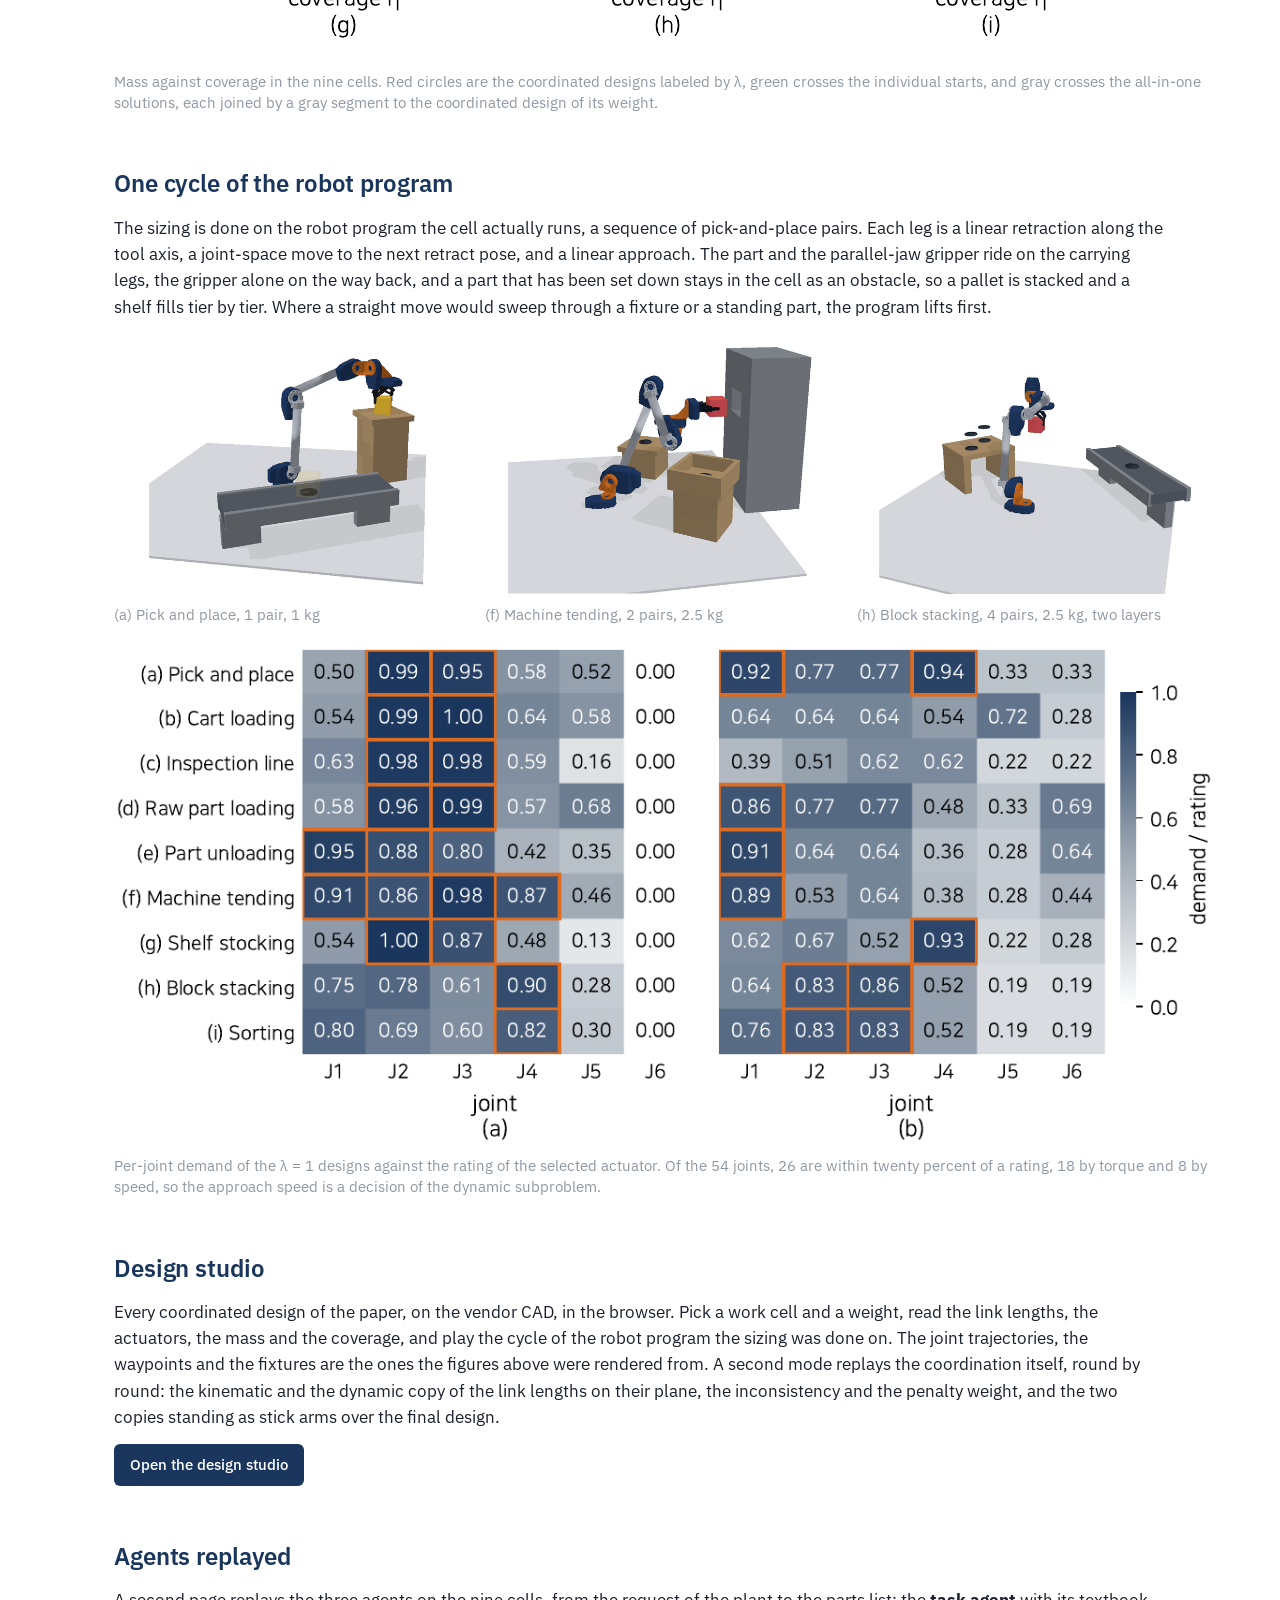
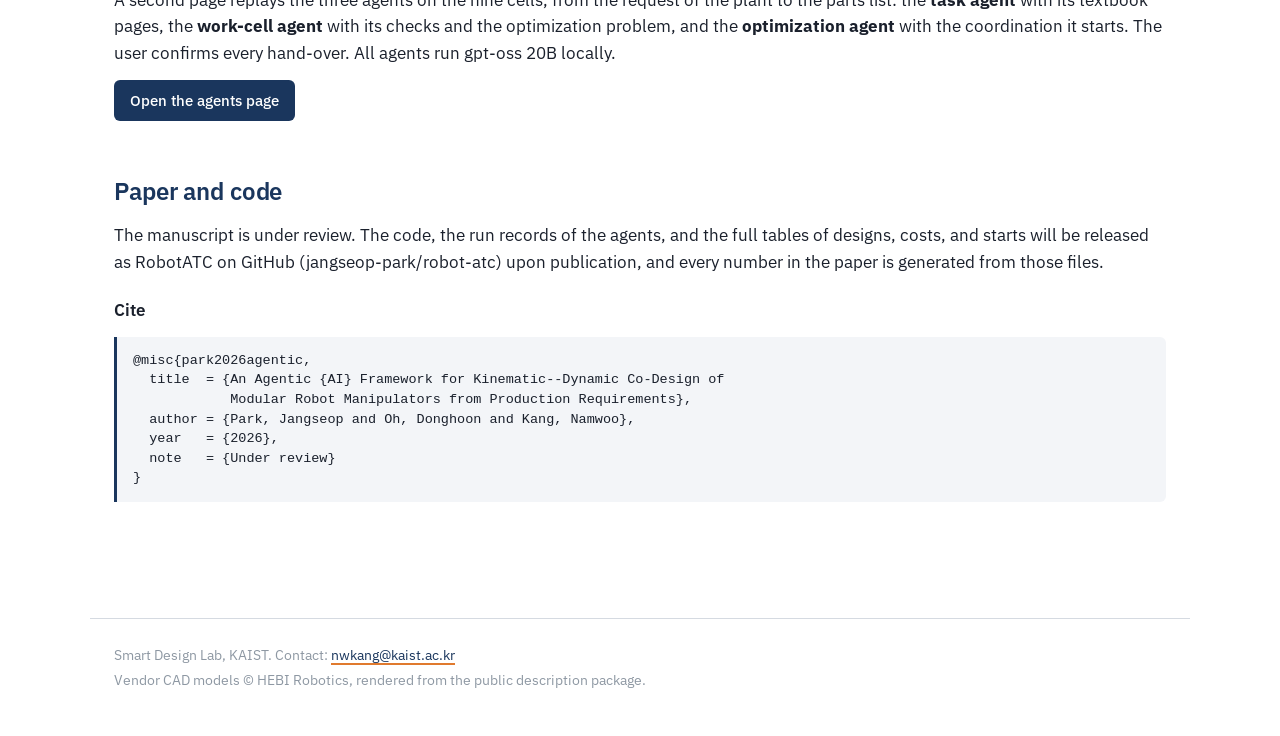
==== commit 9735d6f8: "Code links point to the paper section until the code repository is public Co-Authored-By: Claude Opu" ====
--- a/index.html
+++ b/index.html
@@ -23,7 +23,7 @@
     <a href="#paper" data-i18n="nav.paper">Paper</a>
     <a href="agents/">Agents</a>
     <a href="studio/" data-i18n="nav.studio">Studio</a>
-    <a href="https://github.com/jangseop-park/robot-atc" data-i18n="nav.code">Code</a>
+    <a href="#paper" data-i18n="nav.code">Code</a>
     <a href="#cite" data-i18n="nav.cite">Cite</a>
     <span class="lang" role="group" aria-label="Language"><button data-lang="en" class="on">EN</button><span>/</span><button data-lang="ko">KO</button></span>
   </nav>
@@ -40,7 +40,7 @@
     <span class="btn quiet" data-i18n="btn.paper">Paper (under review)</span>
     <a class="btn" href="agents/">Agents</a>
     <a class="btn" href="studio/" data-i18n="btn.studio">Design studio</a>
-    <a class="btn quiet" href="https://github.com/jangseop-park/robot-atc" data-i18n="btn.code">Code and data</a>
+    <span class="btn quiet" data-i18n="btn.code">Code and data (upon publication)</span>
     <a class="btn quiet" href="#cite">BibTeX</a>
   </p>
 </section>
@@ -133,7 +133,7 @@
 
 <section class="prose" id="paper">
   <h2 data-i18n="paper.h">Paper and code</h2>
-  <p data-i18n-html="paper.p">The manuscript is under review. The code, the run records of the agents, and the full tables of designs, costs, and starts will be released as <a href="https://github.com/jangseop-park/robot-atc">RobotATC on GitHub</a> upon publication, and every number in the paper is generated from those files.</p>
+  <p data-i18n-html="paper.p">The manuscript is under review. The code, the run records of the agents, and the full tables of designs, costs, and starts will be released as RobotATC on GitHub (jangseop-park/robot-atc) upon publication, and every number in the paper is generated from those files.</p>
   <div id="cite">
     <h3 data-i18n="cite.h">Cite</h3>
 <pre>@misc{park2026agentic,
@@ -153,7 +153,7 @@
   <p data-i18n="ft.2">Vendor CAD models © HEBI Robotics, rendered from the public description package.</p>
 </footer>
 
-<script src="i18n.js?v=11"></script>
+<script src="i18n.js?v=12"></script>
 <script src="lang.js"></script>
 </body>
 </html>
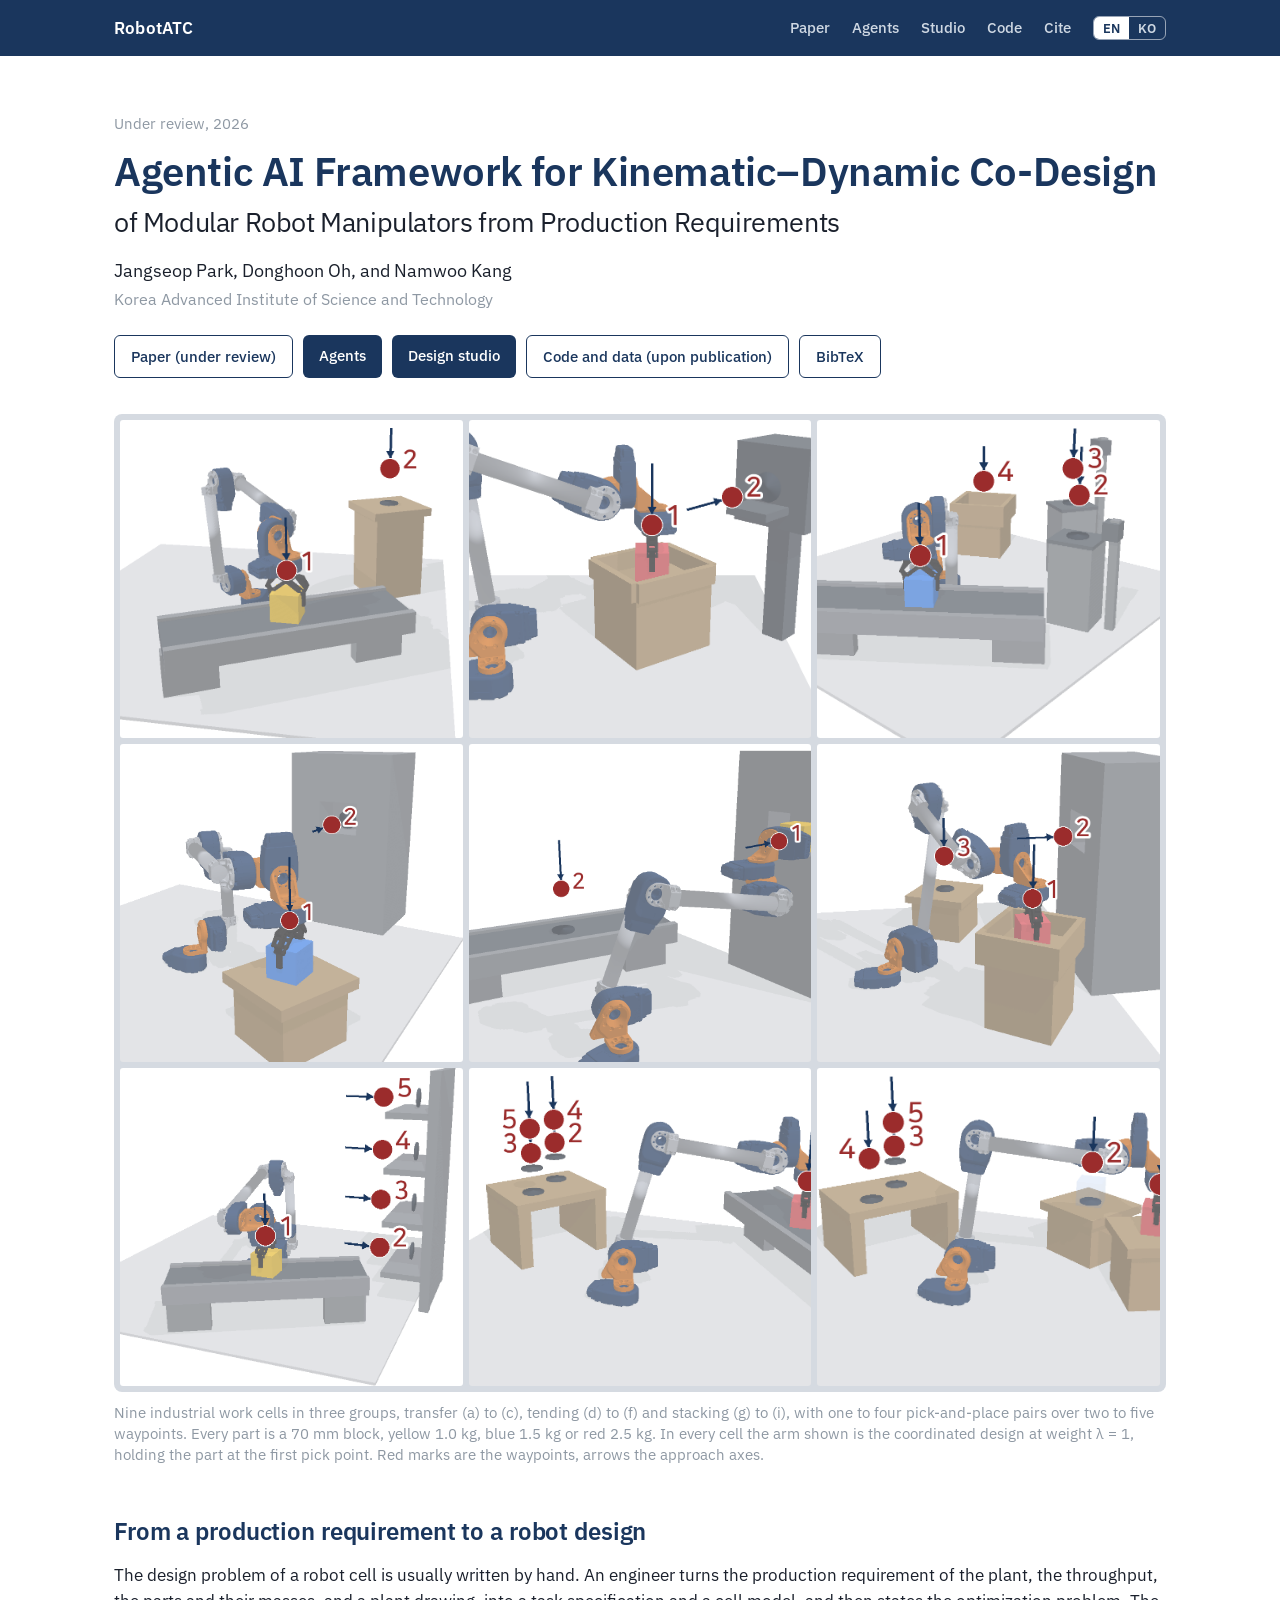
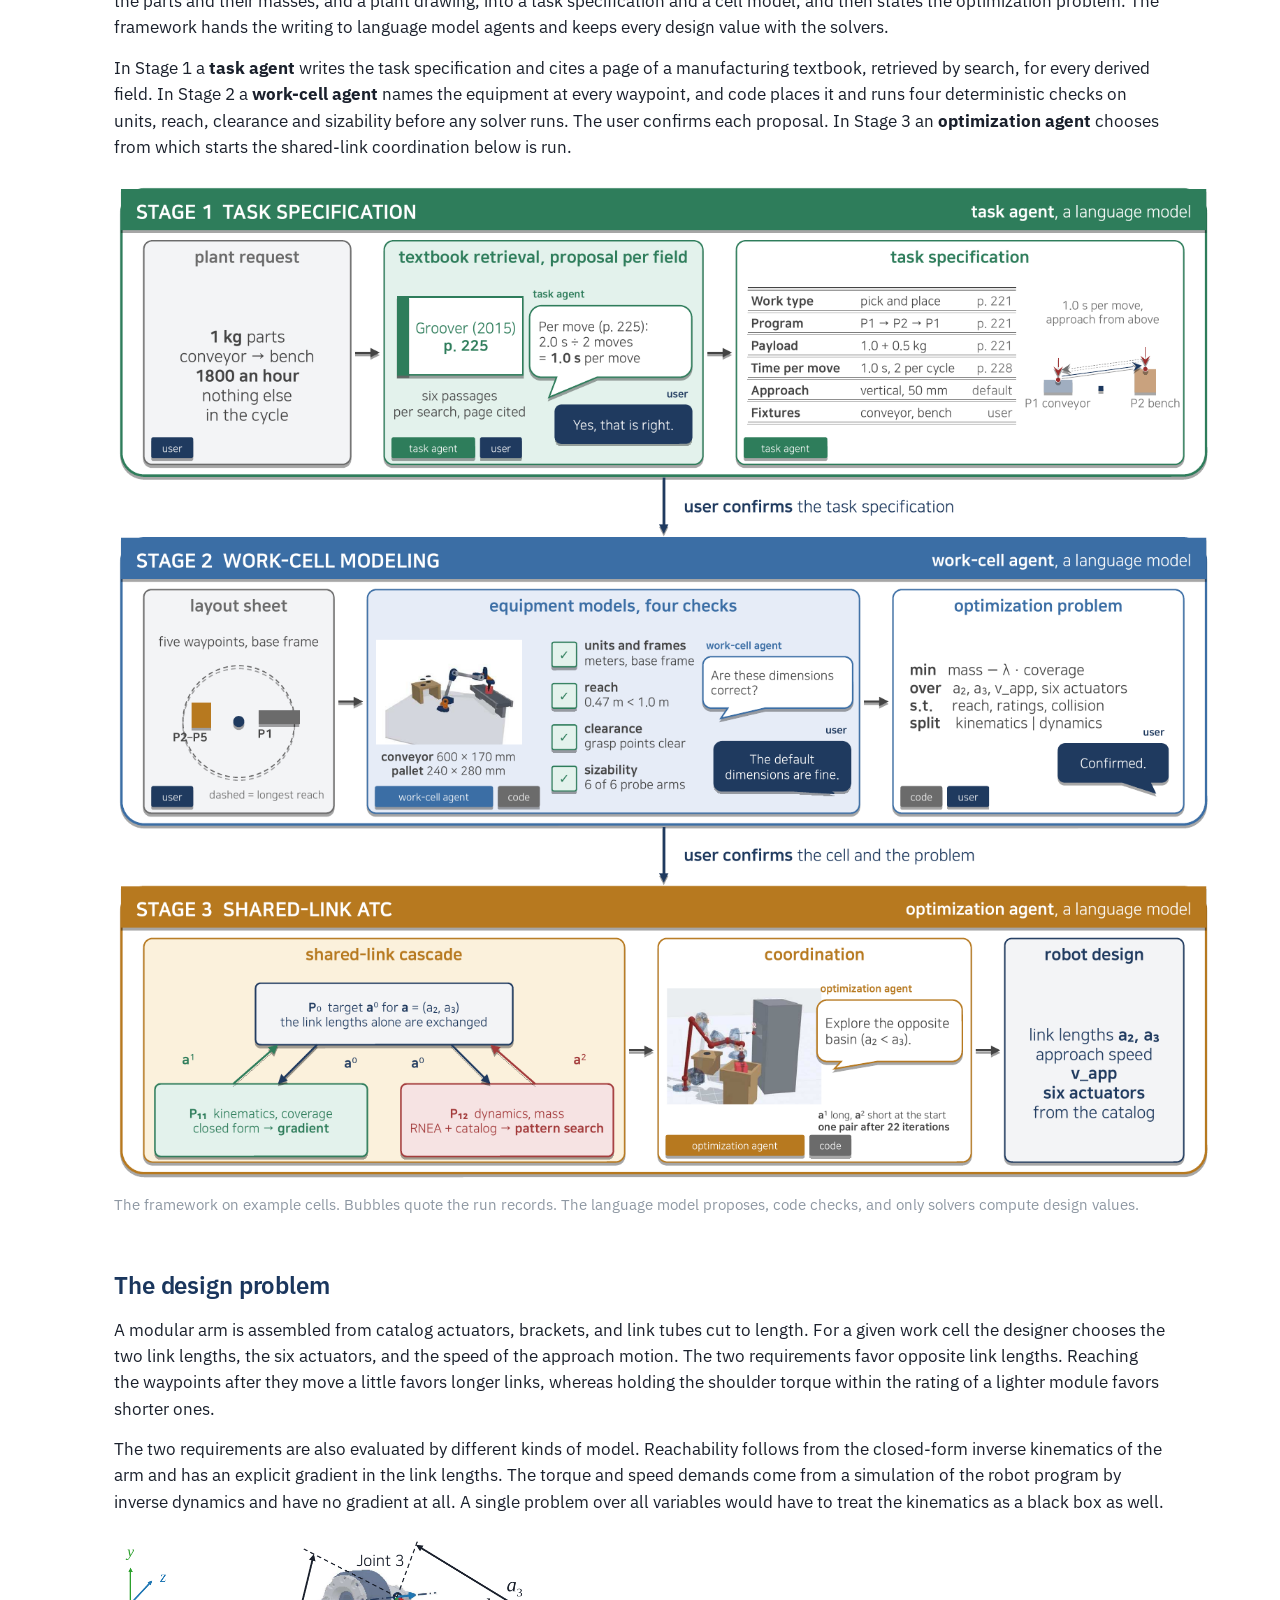
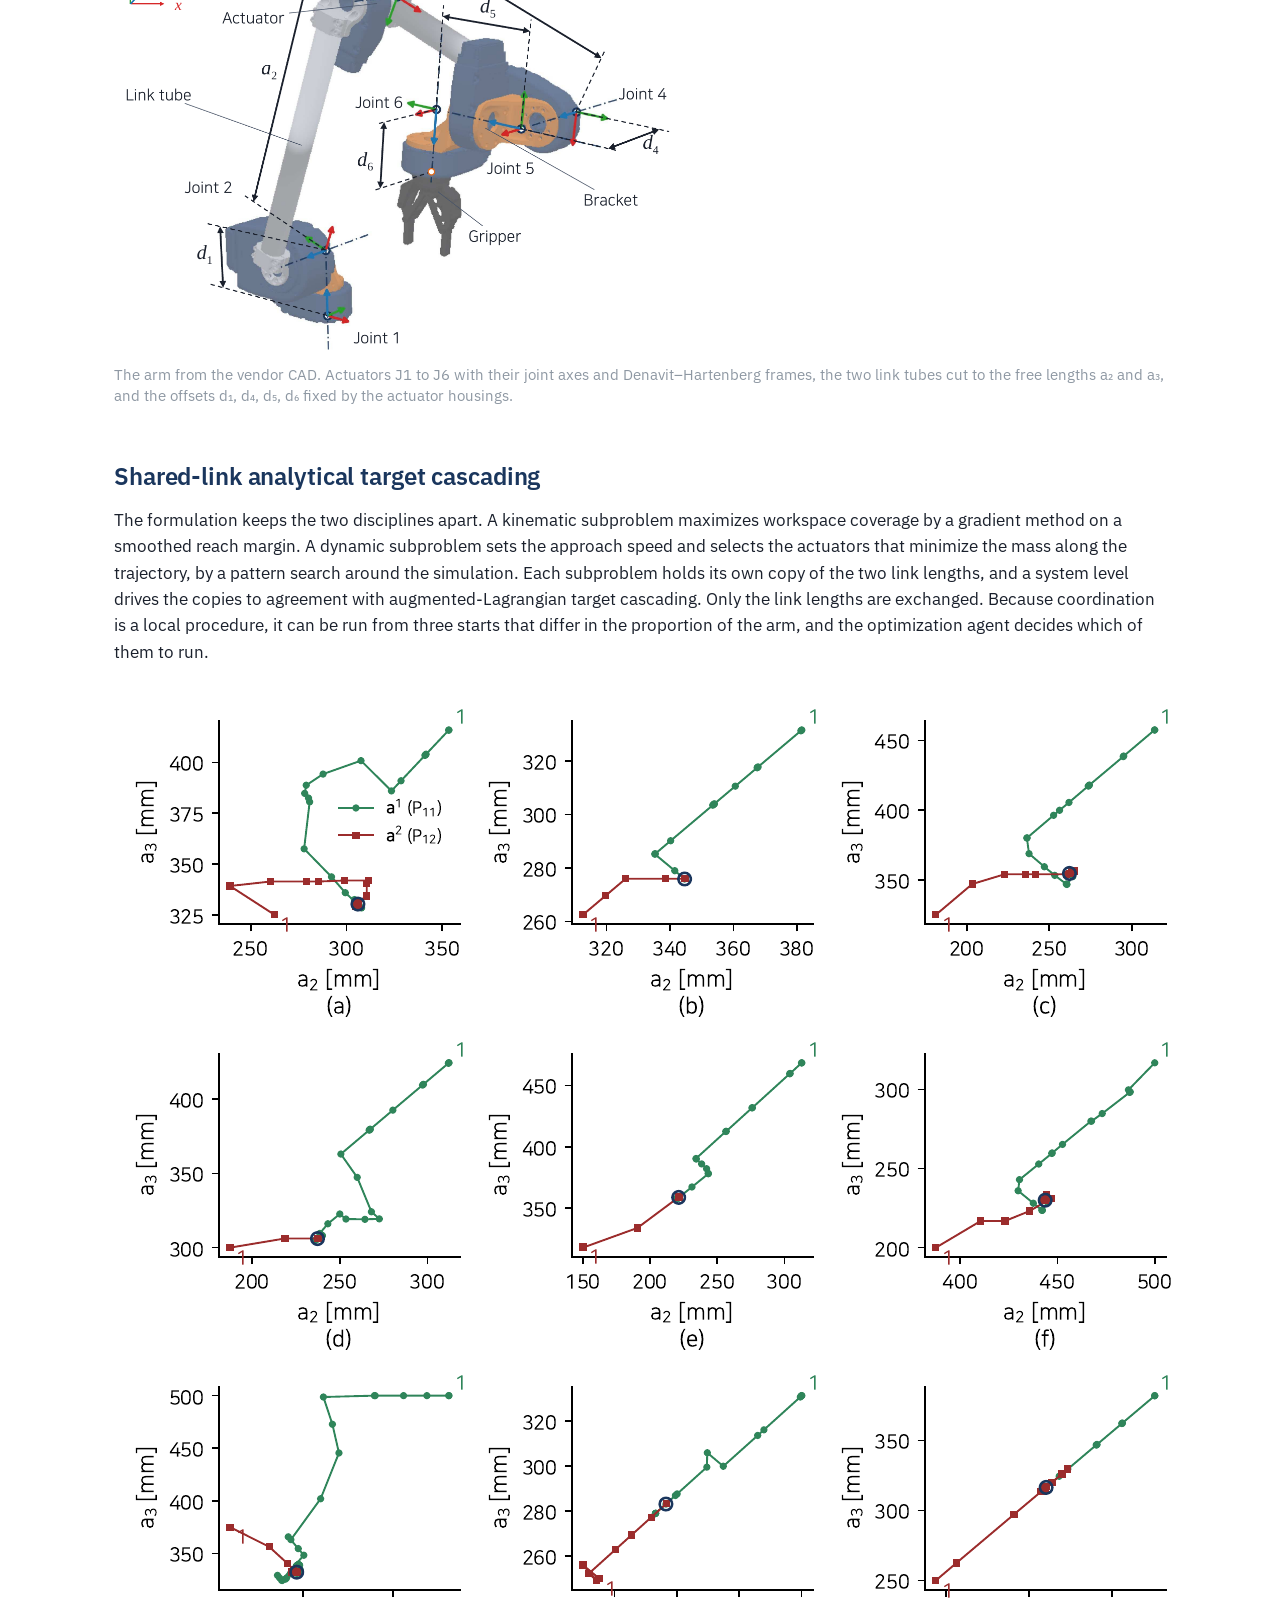
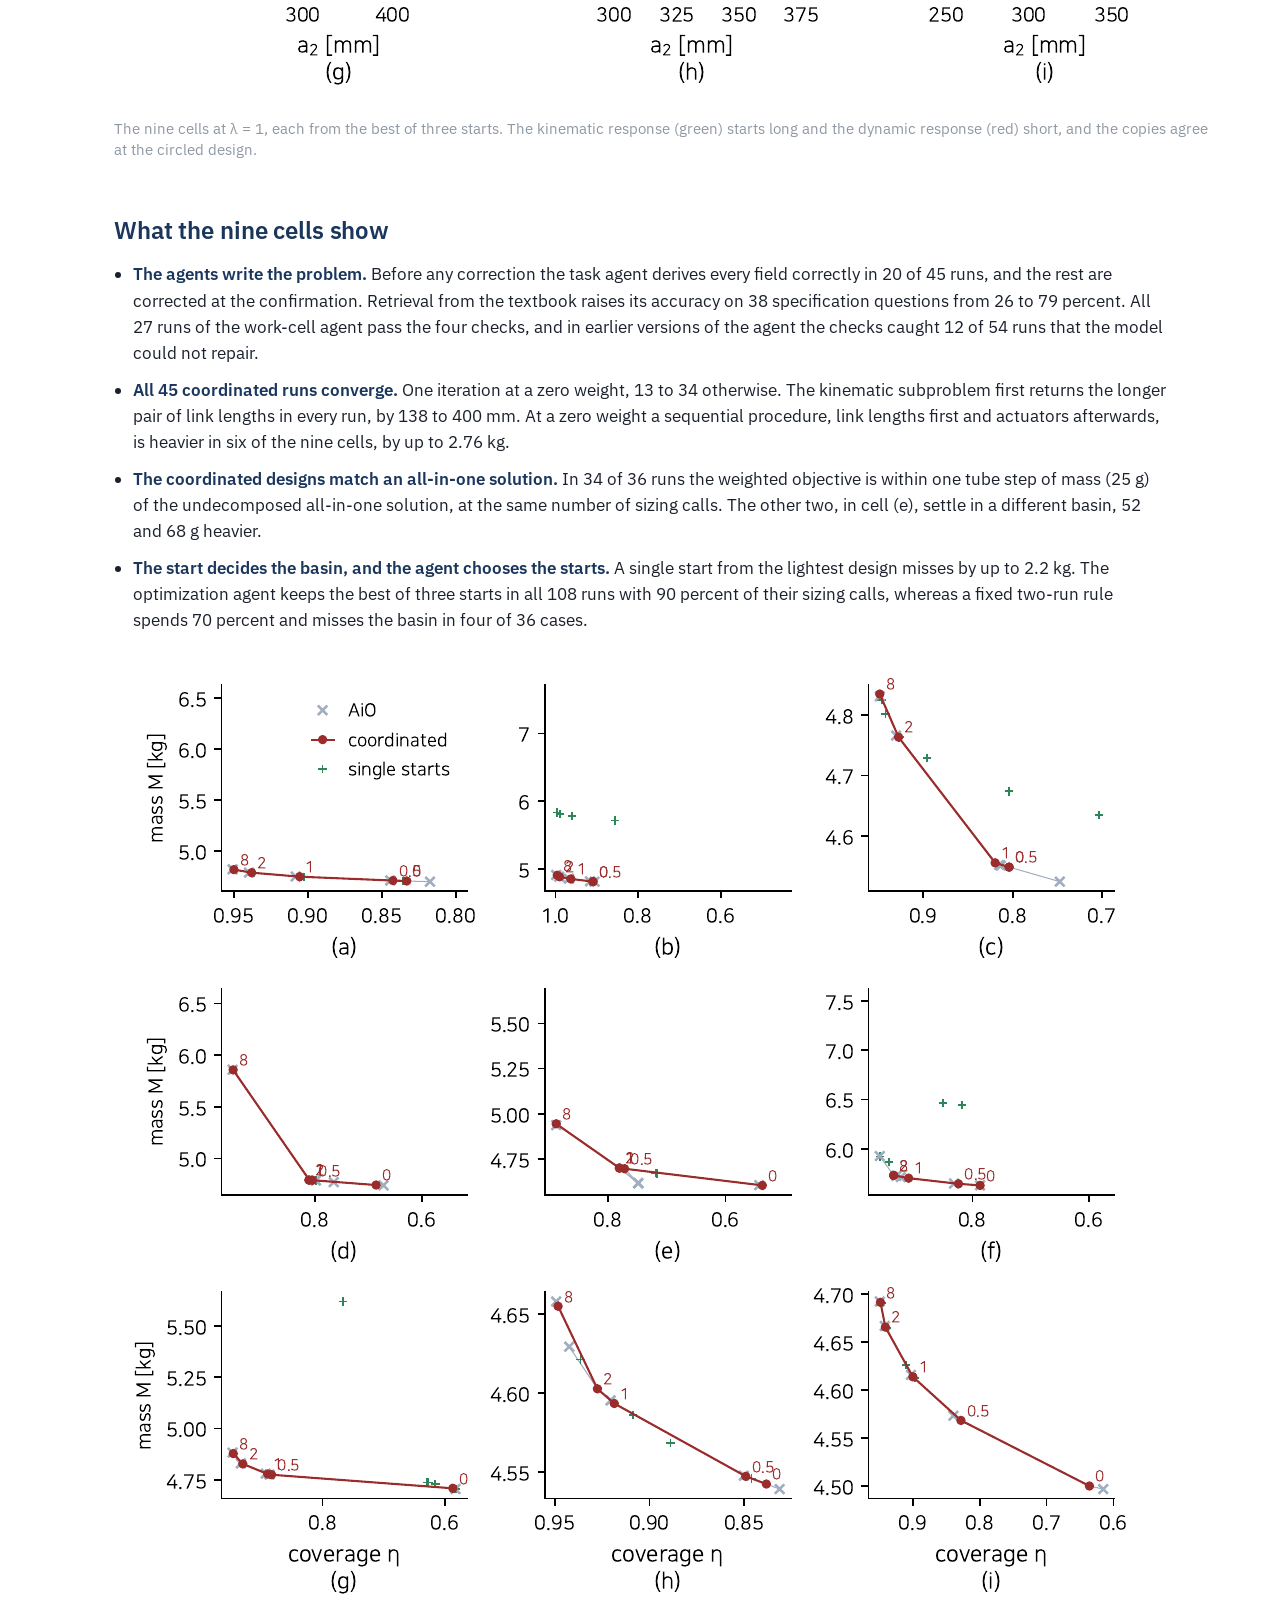
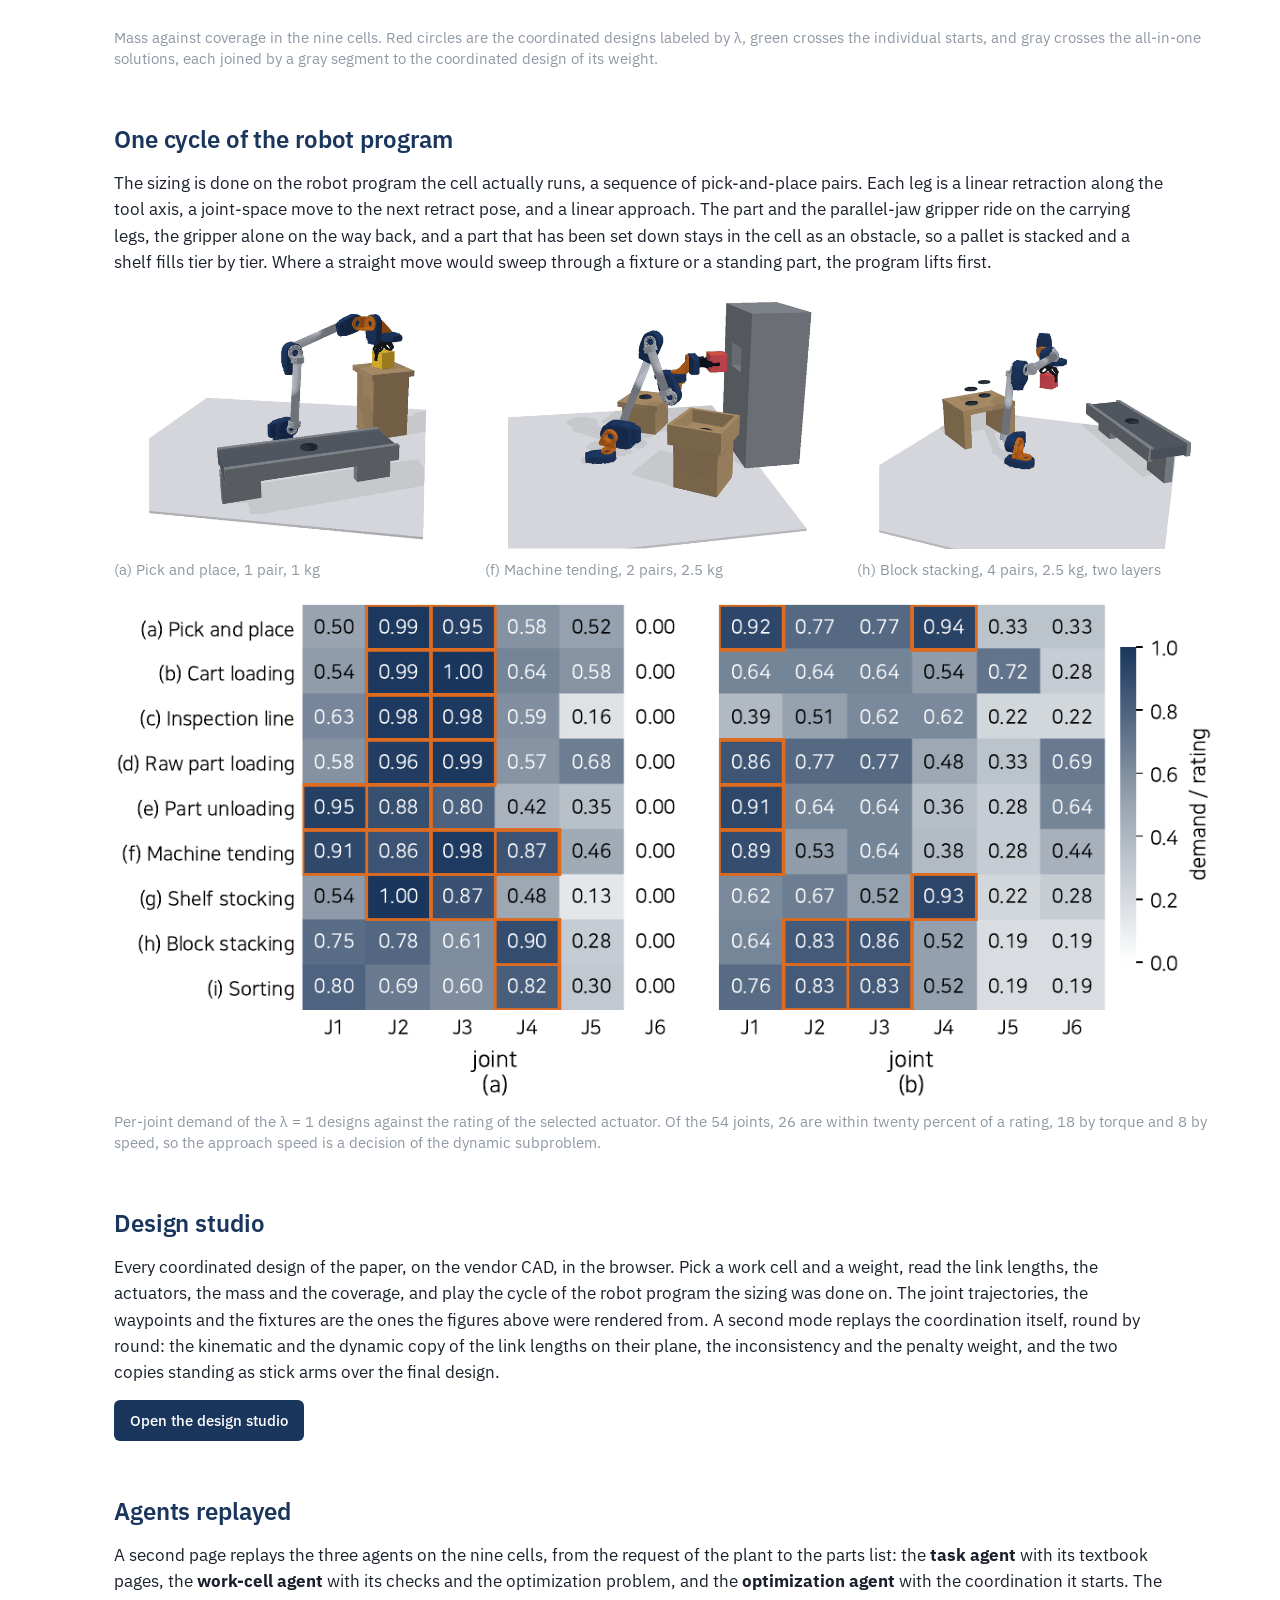
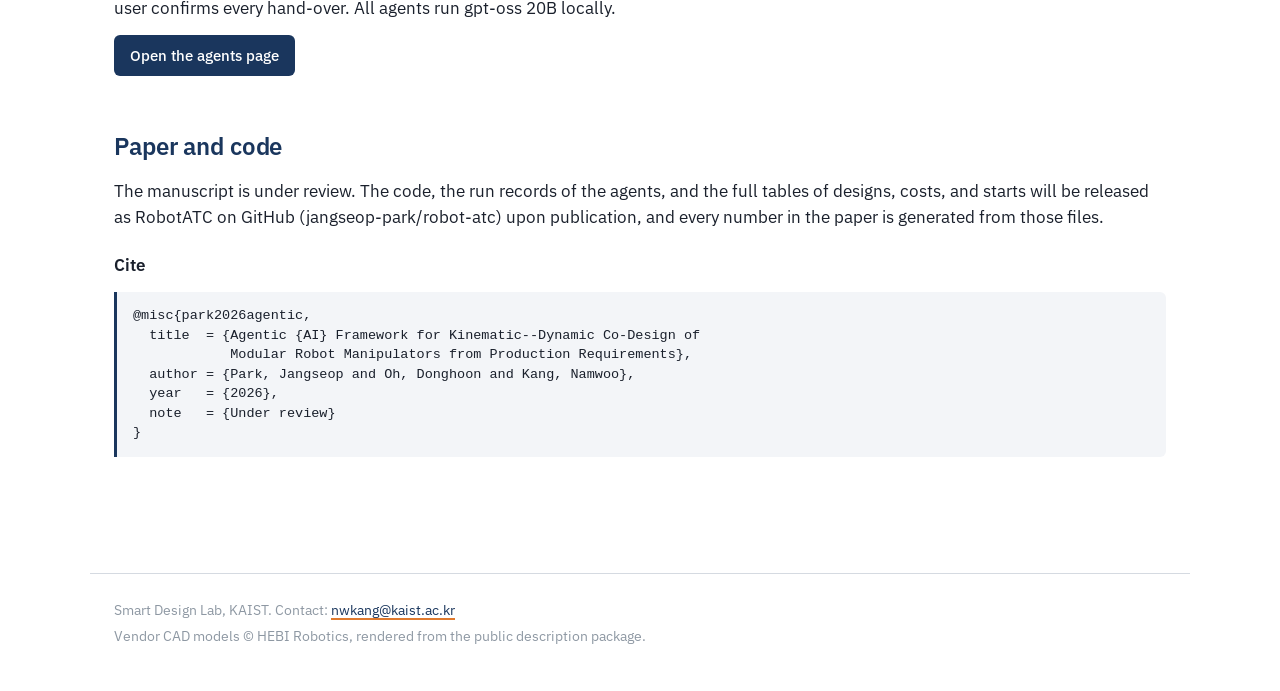
==== commit 08ee31a3: "Title without the article, as in the manuscript Co-Authored-By: Claude Opus 5.5 <noreply@anthropic.c" ====
--- a/index.html
+++ b/index.html
@@ -3,9 +3,9 @@
 <head>
 <meta charset="utf-8">
 <meta name="viewport" content="width=device-width, initial-scale=1">
-<title>RobotATC — An Agentic AI Framework for Kinematic–Dynamic Co-Design</title>
+<title>RobotATC — Agentic AI Framework for Kinematic–Dynamic Co-Design</title>
 <meta name="description" content="Language model agents write the co-design problem of a modular 6-DOF arm from a production requirement, and shared-link analytical target cascading solves it. Nine industrial work cells, code and data.">
-<meta property="og:title" content="RobotATC — An Agentic AI Framework for Kinematic–Dynamic Co-Design of Modular Robot Manipulators">
+<meta property="og:title" content="RobotATC — Agentic AI Framework for Kinematic–Dynamic Co-Design of Modular Robot Manipulators">
 <meta property="og:description" content="From a production requirement to a modular arm: three language model agents, deterministic checks, and shared-link analytical target cascading on nine industrial work cells.">
 <meta property="og:image" content="https://robotatc.github.io/assets/framework_staged.png">
 <link rel="preconnect" href="https://fonts.googleapis.com">
@@ -34,7 +34,7 @@
 
 <section class="title">
   <p class="venue" data-i18n="venue">Under review, 2026</p>
-  <h1><b data-i18n="h1">An Agentic AI Framework for Kinematic–Dynamic Co-Design</b><br><span data-i18n="h1sub">of Modular Robot Manipulators from Production Requirements</span></h1>
+  <h1><b data-i18n="h1">Agentic AI Framework for Kinematic–Dynamic Co-Design</b><br><span data-i18n="h1sub">of Modular Robot Manipulators from Production Requirements</span></h1>
   <p class="authors" data-i18n-html="authors">Jangseop Park, Donghoon Oh, and Namwoo Kang<br><em>Korea Advanced Institute of Science and Technology</em></p>
   <p class="links">
     <span class="btn quiet" data-i18n="btn.paper">Paper (under review)</span>
@@ -137,7 +137,7 @@
   <div id="cite">
     <h3 data-i18n="cite.h">Cite</h3>
 <pre>@misc{park2026agentic,
-  title  = {An Agentic {AI} Framework for Kinematic--Dynamic Co-Design of
+  title  = {Agentic {AI} Framework for Kinematic--Dynamic Co-Design of
             Modular Robot Manipulators from Production Requirements},
   author = {Park, Jangseop and Oh, Donghoon and Kang, Namwoo},
   year   = {2026},
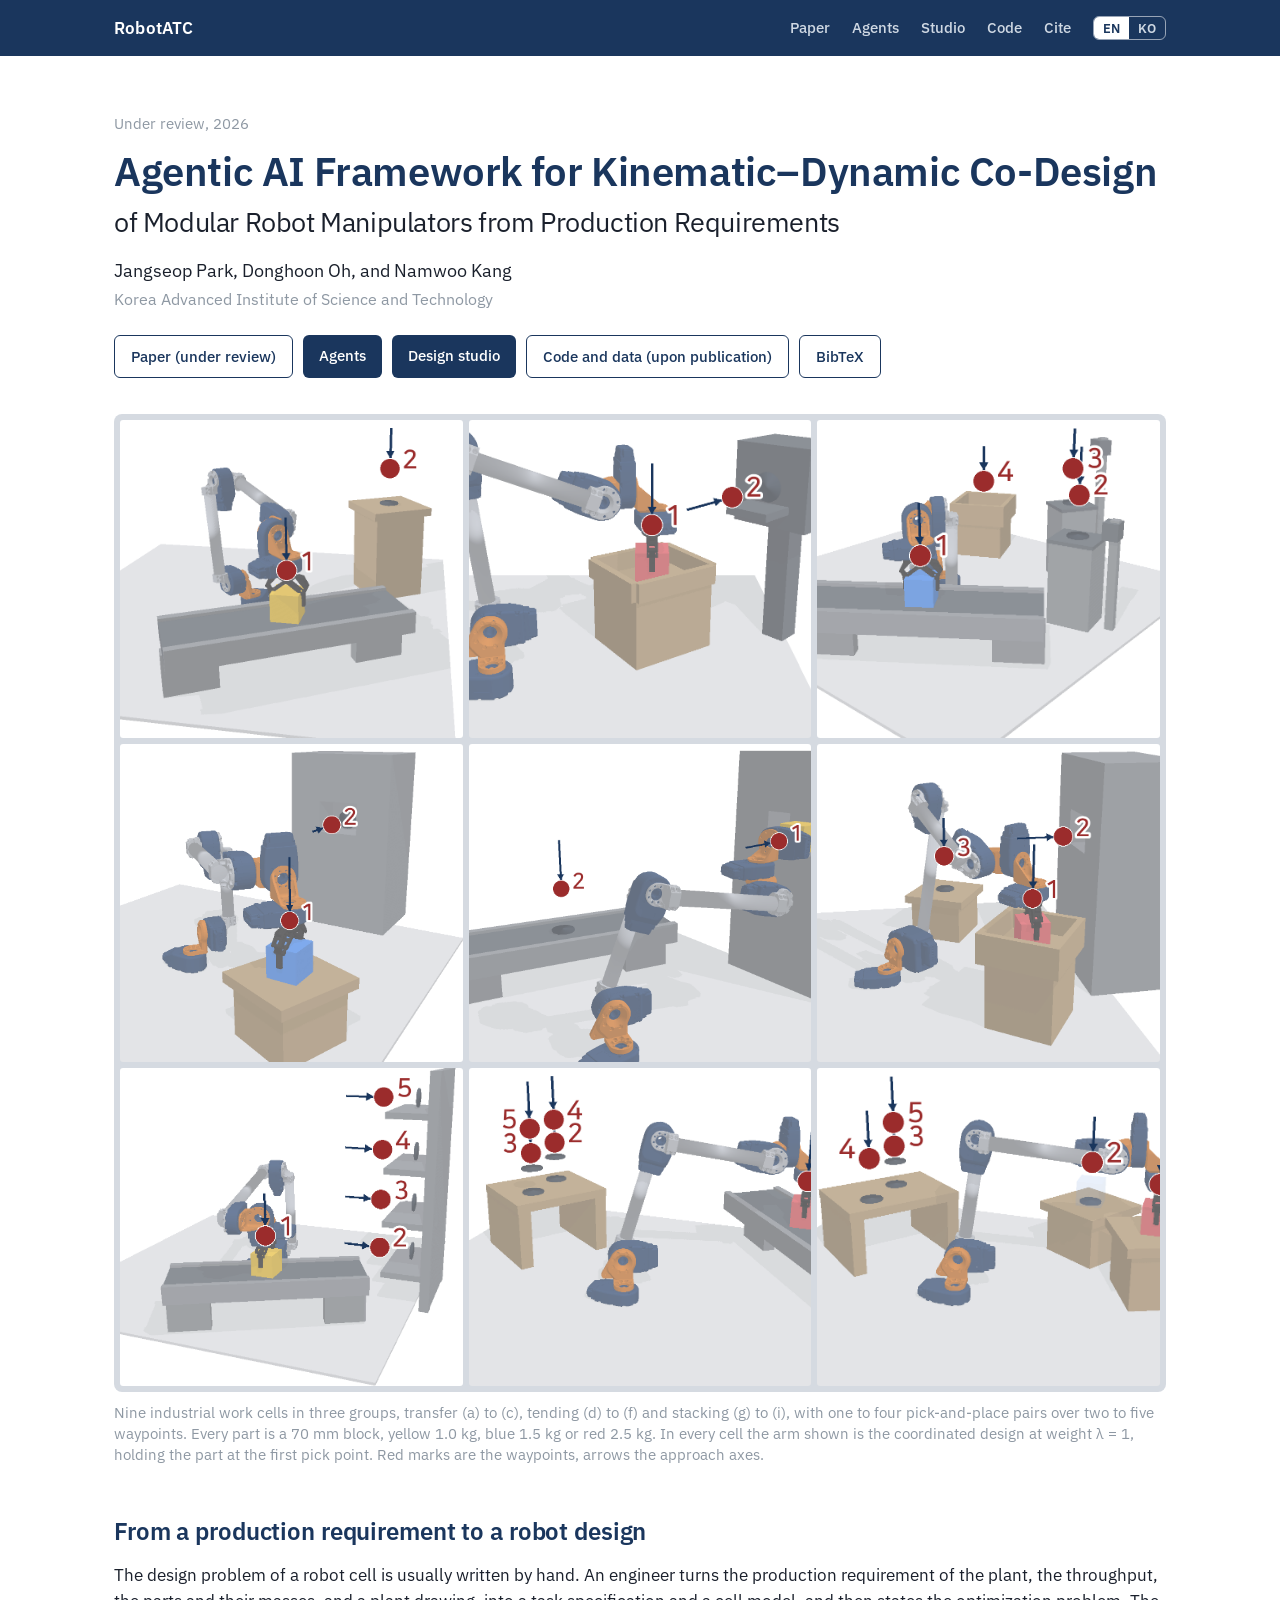
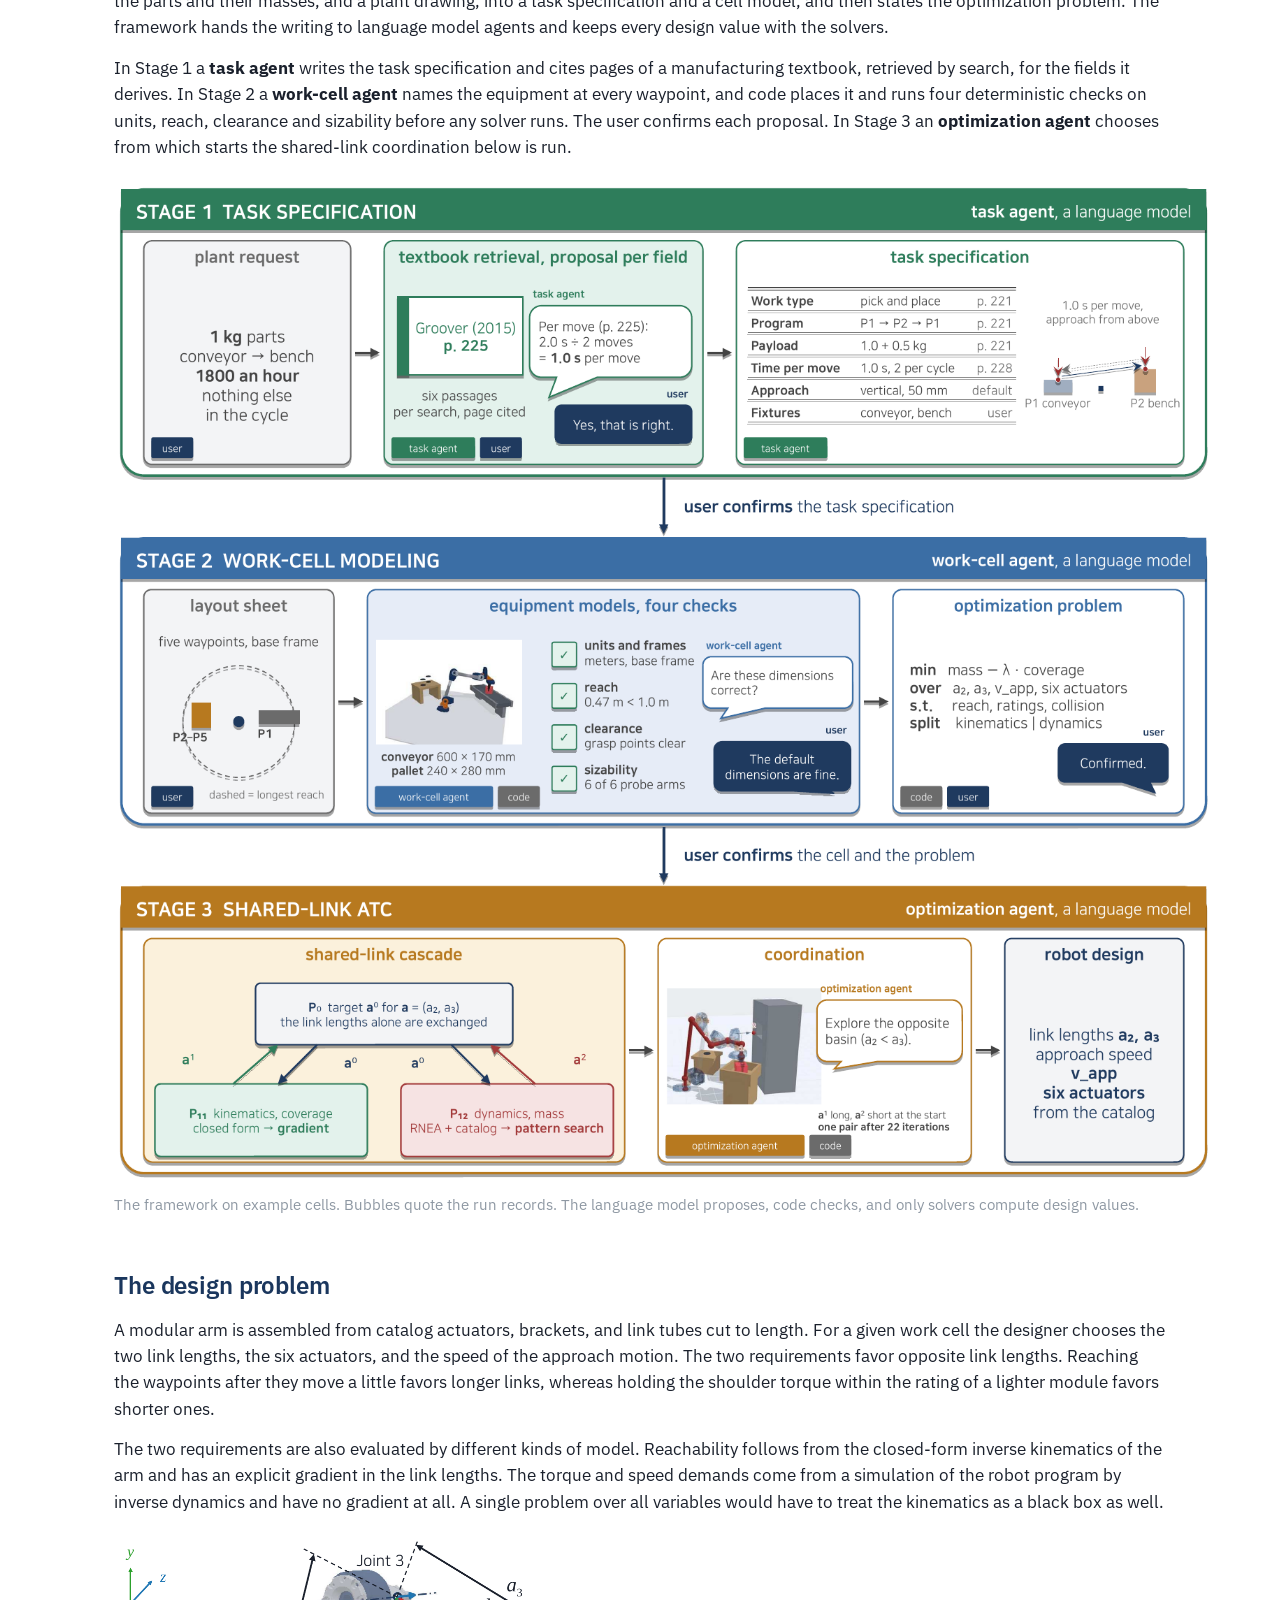
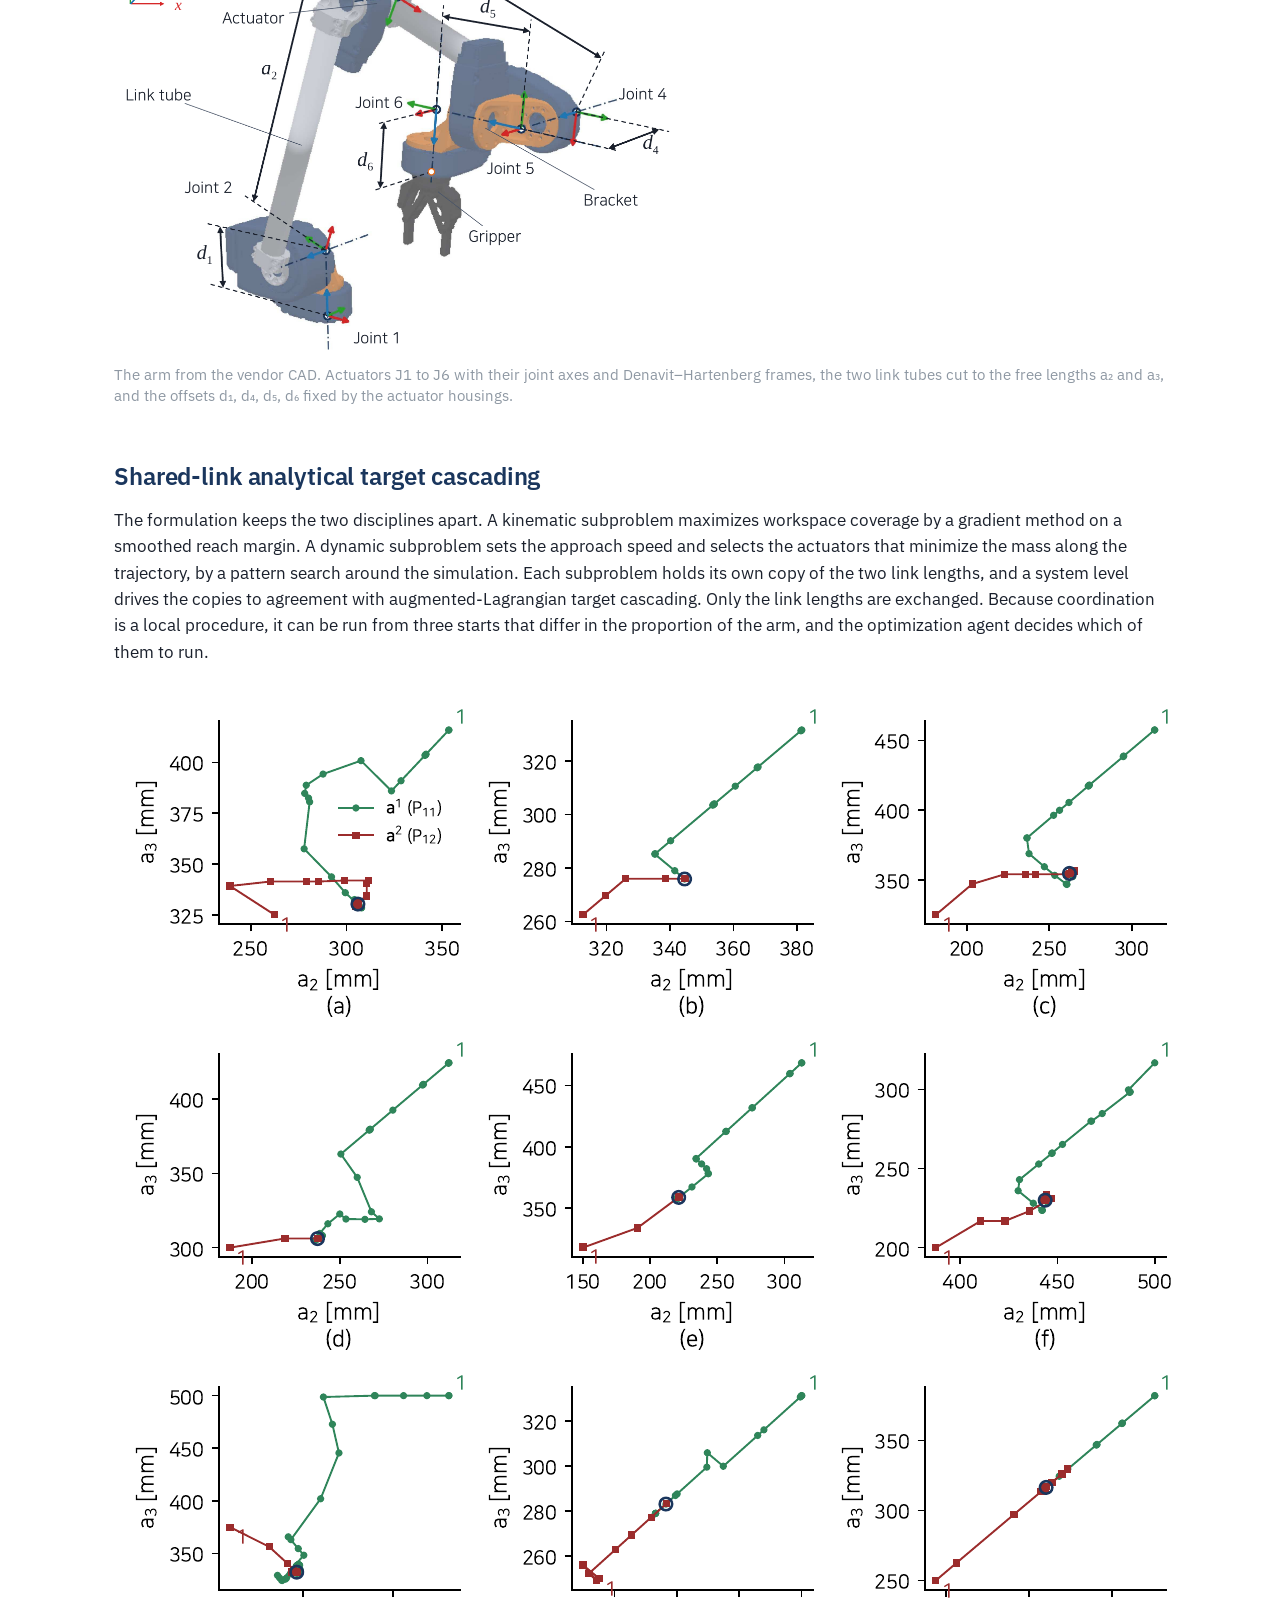
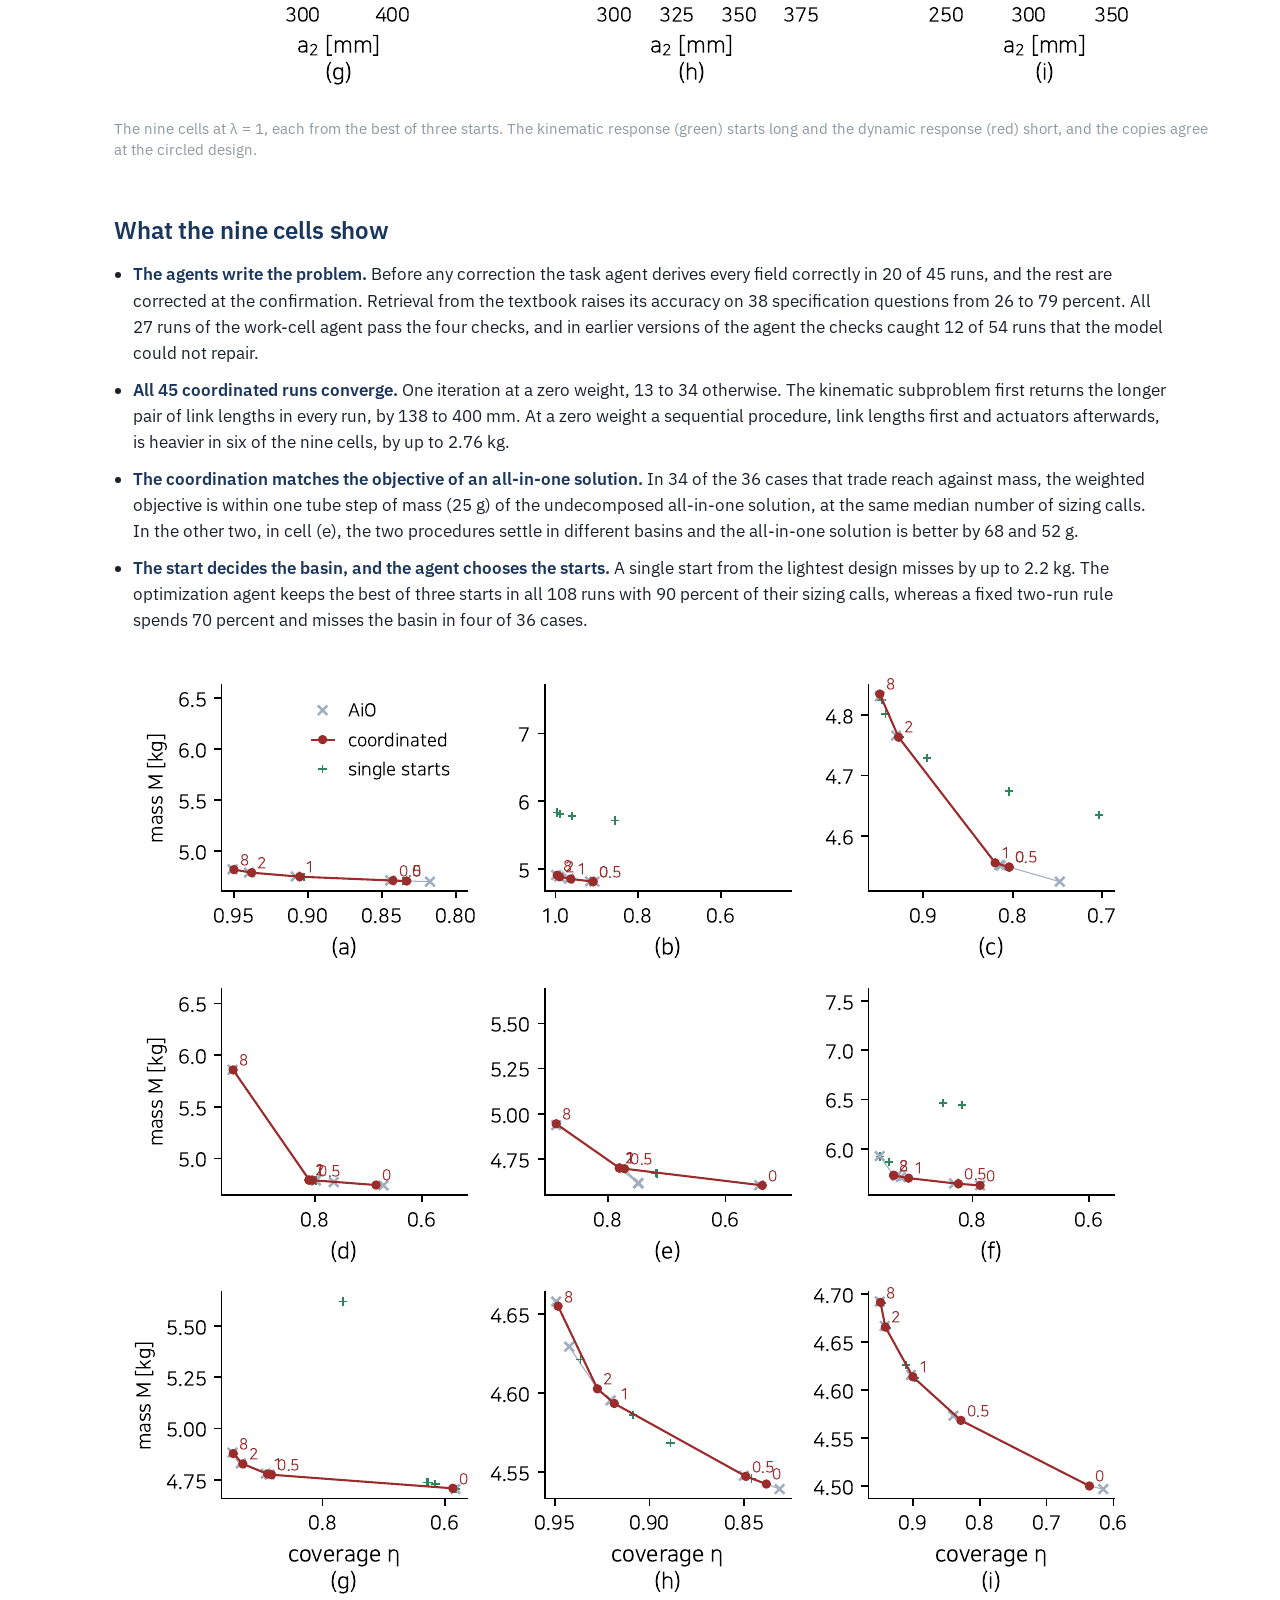
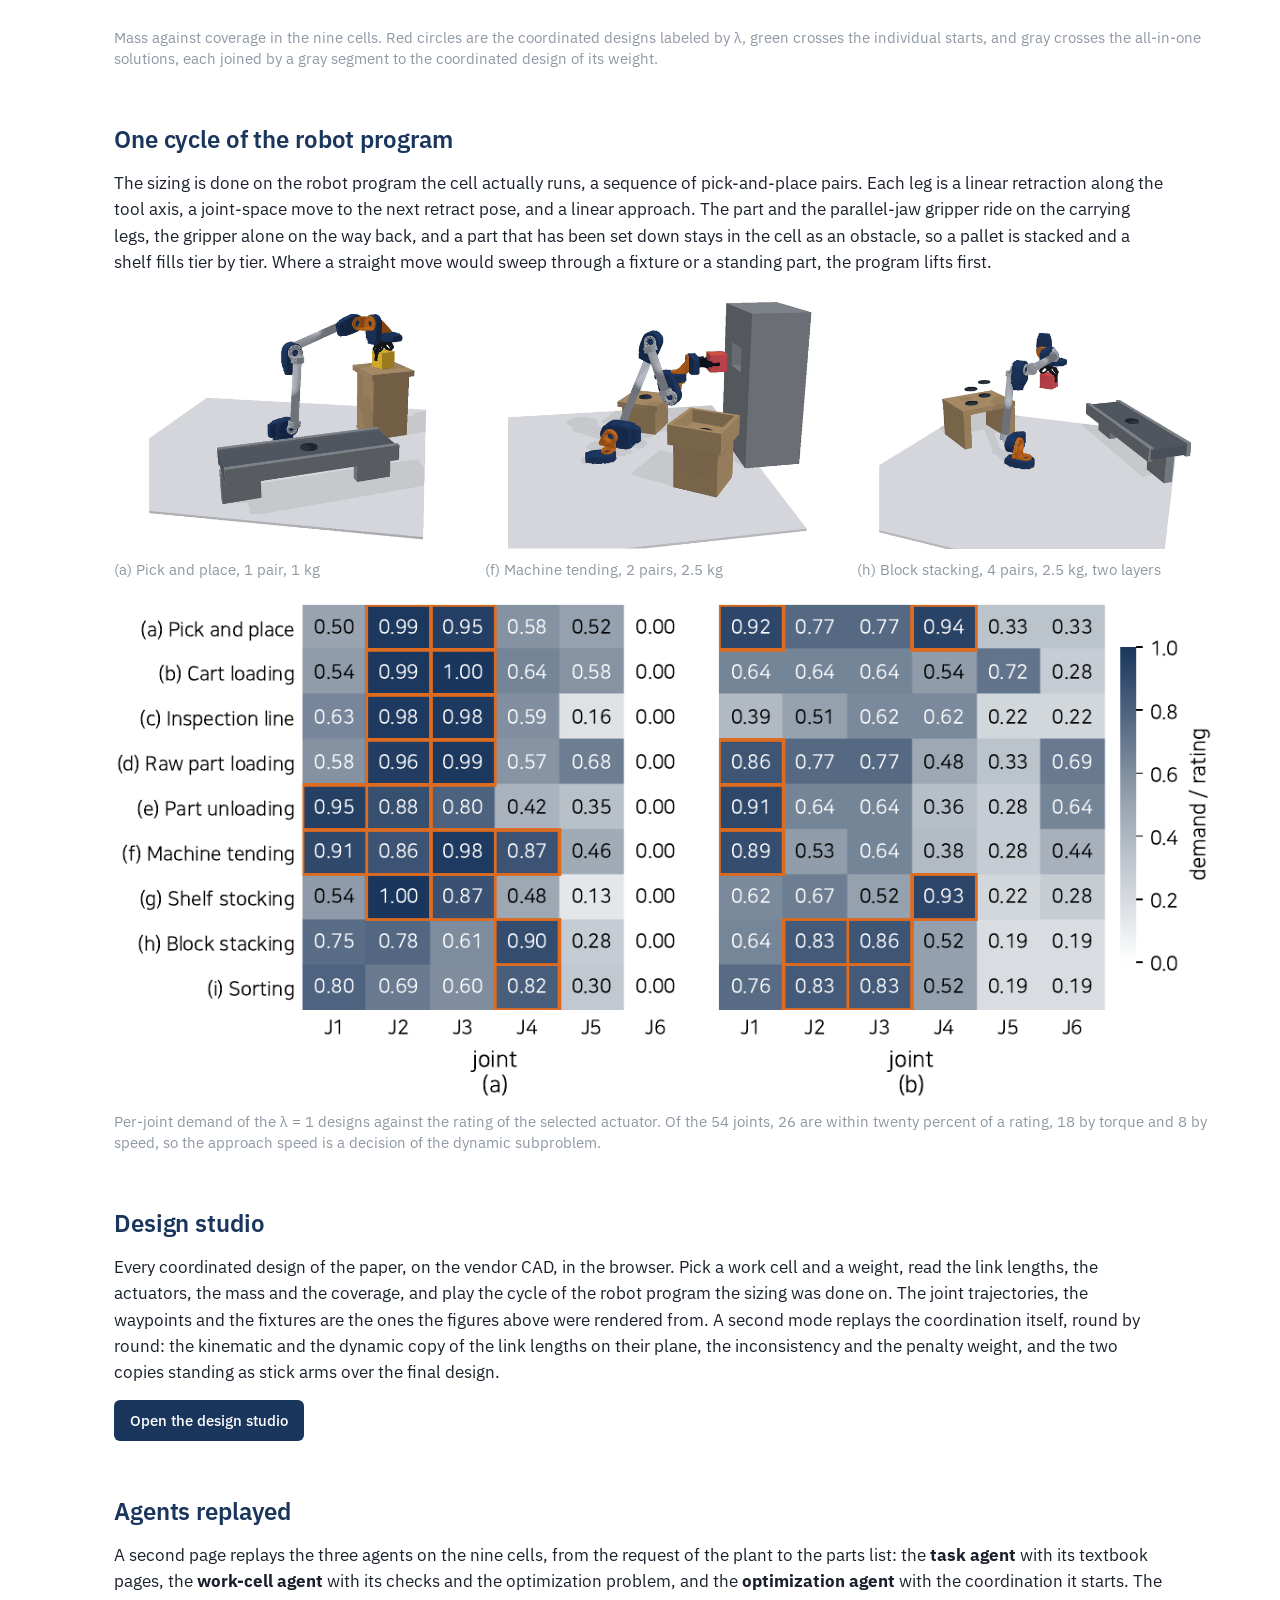
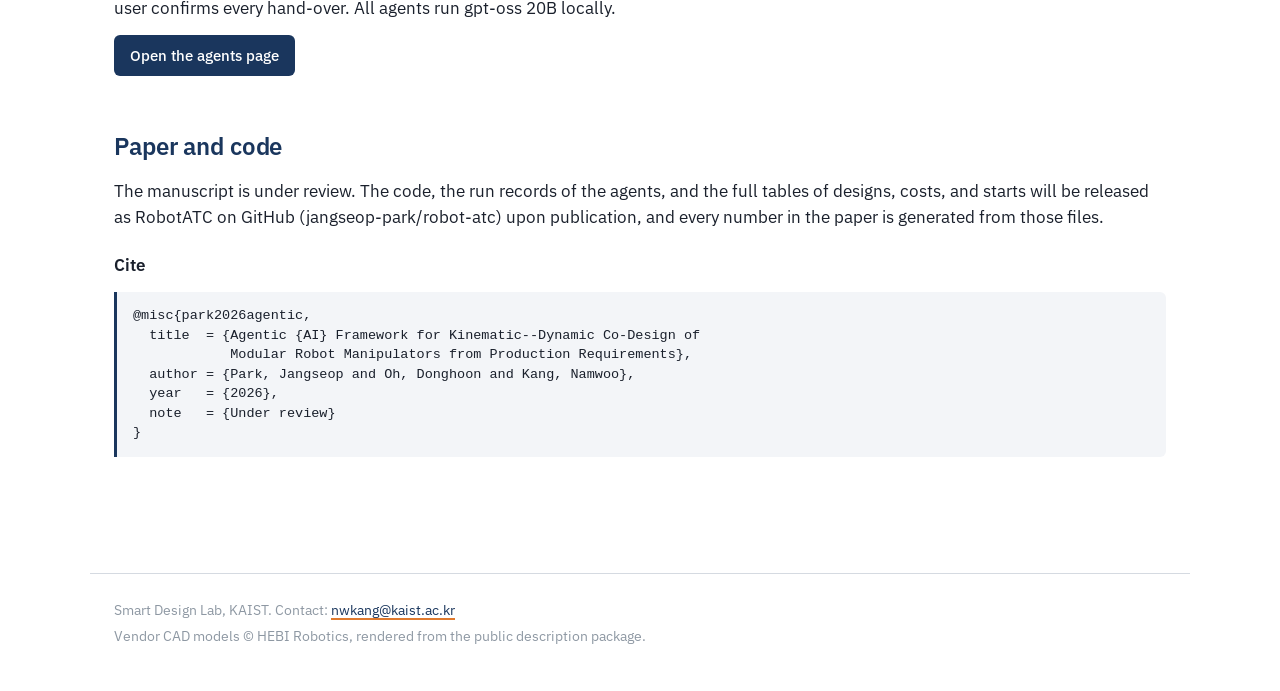
==== commit 4a6950e0: "Findings and Stage 1 wording match manuscript v10.38: cited pages for the fields derived, weighted o" ====
--- a/index.html
+++ b/index.html
@@ -65,7 +65,7 @@
 <section class="prose" id="framework">
   <h2 data-i18n="fw.h">From a production requirement to a robot design</h2>
   <p data-i18n="fw.p1">The design problem of a robot cell is usually written by hand. An engineer turns the production requirement of the plant, the throughput, the parts and their masses, and a plant drawing, into a task specification and a cell model, and then states the optimization problem. The framework hands the writing to language model agents and keeps every design value with the solvers.</p>
-  <p data-i18n-html="fw.p2">In Stage 1 a <b>task agent</b> writes the task specification and cites a page of a manufacturing textbook, retrieved by search, for every derived field. In Stage 2 a <b>work-cell agent</b> names the equipment at every waypoint, and code places it and runs four deterministic checks on units, reach, clearance and sizability before any solver runs. The user confirms each proposal. In Stage 3 an <b>optimization agent</b> chooses from which starts the shared-link coordination below is run.</p>
+  <p data-i18n-html="fw.p2">In Stage 1 a <b>task agent</b> writes the task specification and cites pages of a manufacturing textbook, retrieved by search, for the fields it derives. In Stage 2 a <b>work-cell agent</b> names the equipment at every waypoint, and code places it and runs four deterministic checks on units, reach, clearance and sizability before any solver runs. The user confirms each proposal. In Stage 3 an <b>optimization agent</b> chooses from which starts the shared-link coordination below is run.</p>
   <figure class="wide">
     <img src="assets/framework_staged.png?v=20261107" alt="The three stages of the framework on example cells, with the dialog of each agent and the confirmation of the user">
     <figcaption data-i18n="fw.cap">The framework on example cells. Bubbles quote the run records. The language model proposes, code checks, and only solvers compute design values.</figcaption>
@@ -96,7 +96,7 @@
   <ul class="findings">
     <li data-i18n-html="find.0"><b>The agents write the problem.</b> Before any correction the task agent derives every field correctly in 20 of 45 runs, and the rest are corrected at the confirmation. Retrieval from the textbook raises its accuracy on 38 specification questions from 26 to 79 percent. All 27 runs of the work-cell agent pass the four checks, and in earlier versions of the agent the checks caught 12 of 54 runs that the model could not repair.</li>
     <li data-i18n-html="find.1"><b>All 45 coordinated runs converge.</b> One iteration at a zero weight, 13 to 34 otherwise. The kinematic subproblem first returns the longer pair of link lengths in every run, by 138 to 400 mm. At a zero weight a sequential procedure, link lengths first and actuators afterwards, is heavier in six of the nine cells, by up to 2.76 kg.</li>
-    <li data-i18n-html="find.2"><b>The coordinated designs match an all-in-one solution.</b> In 34 of 36 runs the weighted objective is within one tube step of mass (25 g) of the undecomposed all-in-one solution, at the same number of sizing calls. The other two, in cell (e), settle in a different basin, 52 and 68 g heavier.</li>
+    <li data-i18n-html="find.2"><b>The coordination matches the objective of an all-in-one solution.</b> In 34 of the 36 cases that trade reach against mass, the weighted objective is within one tube step of mass (25 g) of the undecomposed all-in-one solution, at the same median number of sizing calls. In the other two, in cell (e), the two procedures settle in different basins and the all-in-one solution is better by 68 and 52 g.</li>
     <li data-i18n-html="find.3"><b>The start decides the basin, and the agent chooses the starts.</b> A single start from the lightest design misses by up to 2.2 kg. The optimization agent keeps the best of three starts in all 108 runs with 90 percent of their sizing calls, whereas a fixed two-run rule spends 70 percent and misses the basin in four of 36 cases.</li>
   </ul>
   <figure class="wide">
